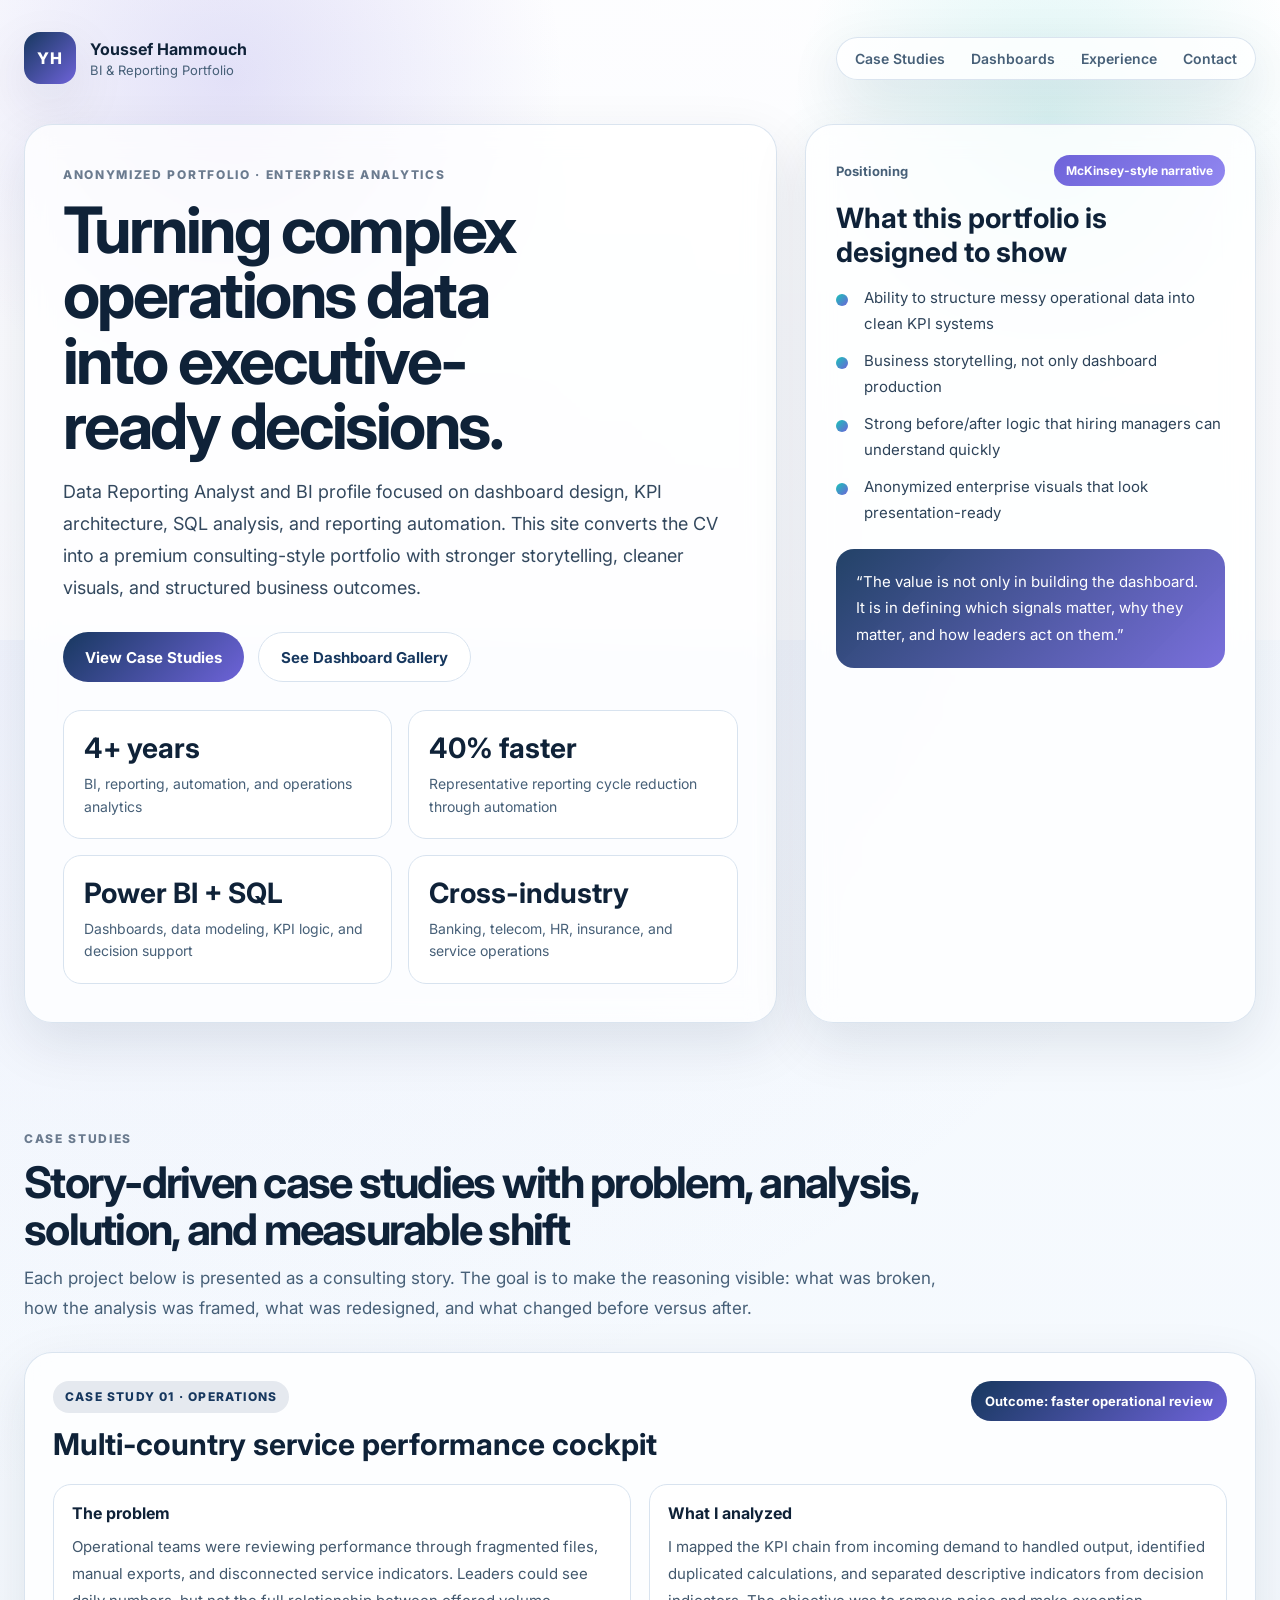
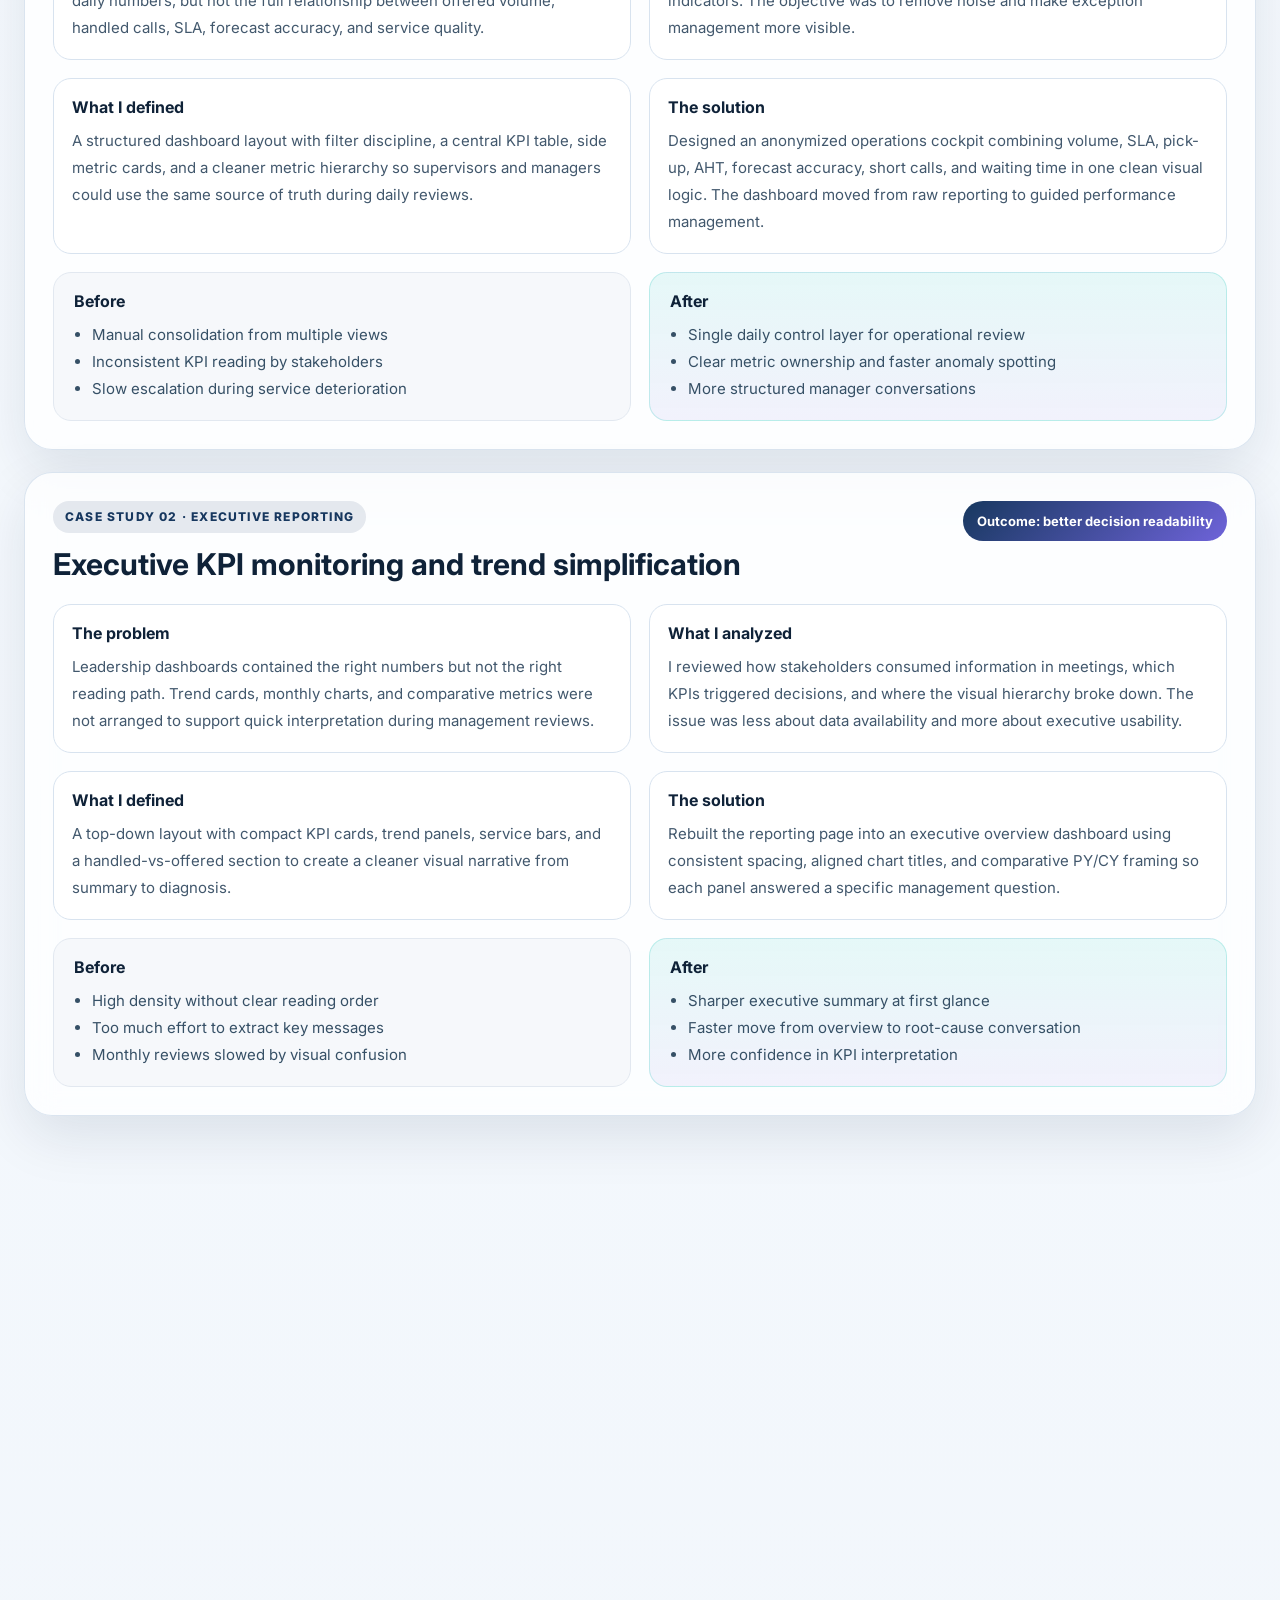
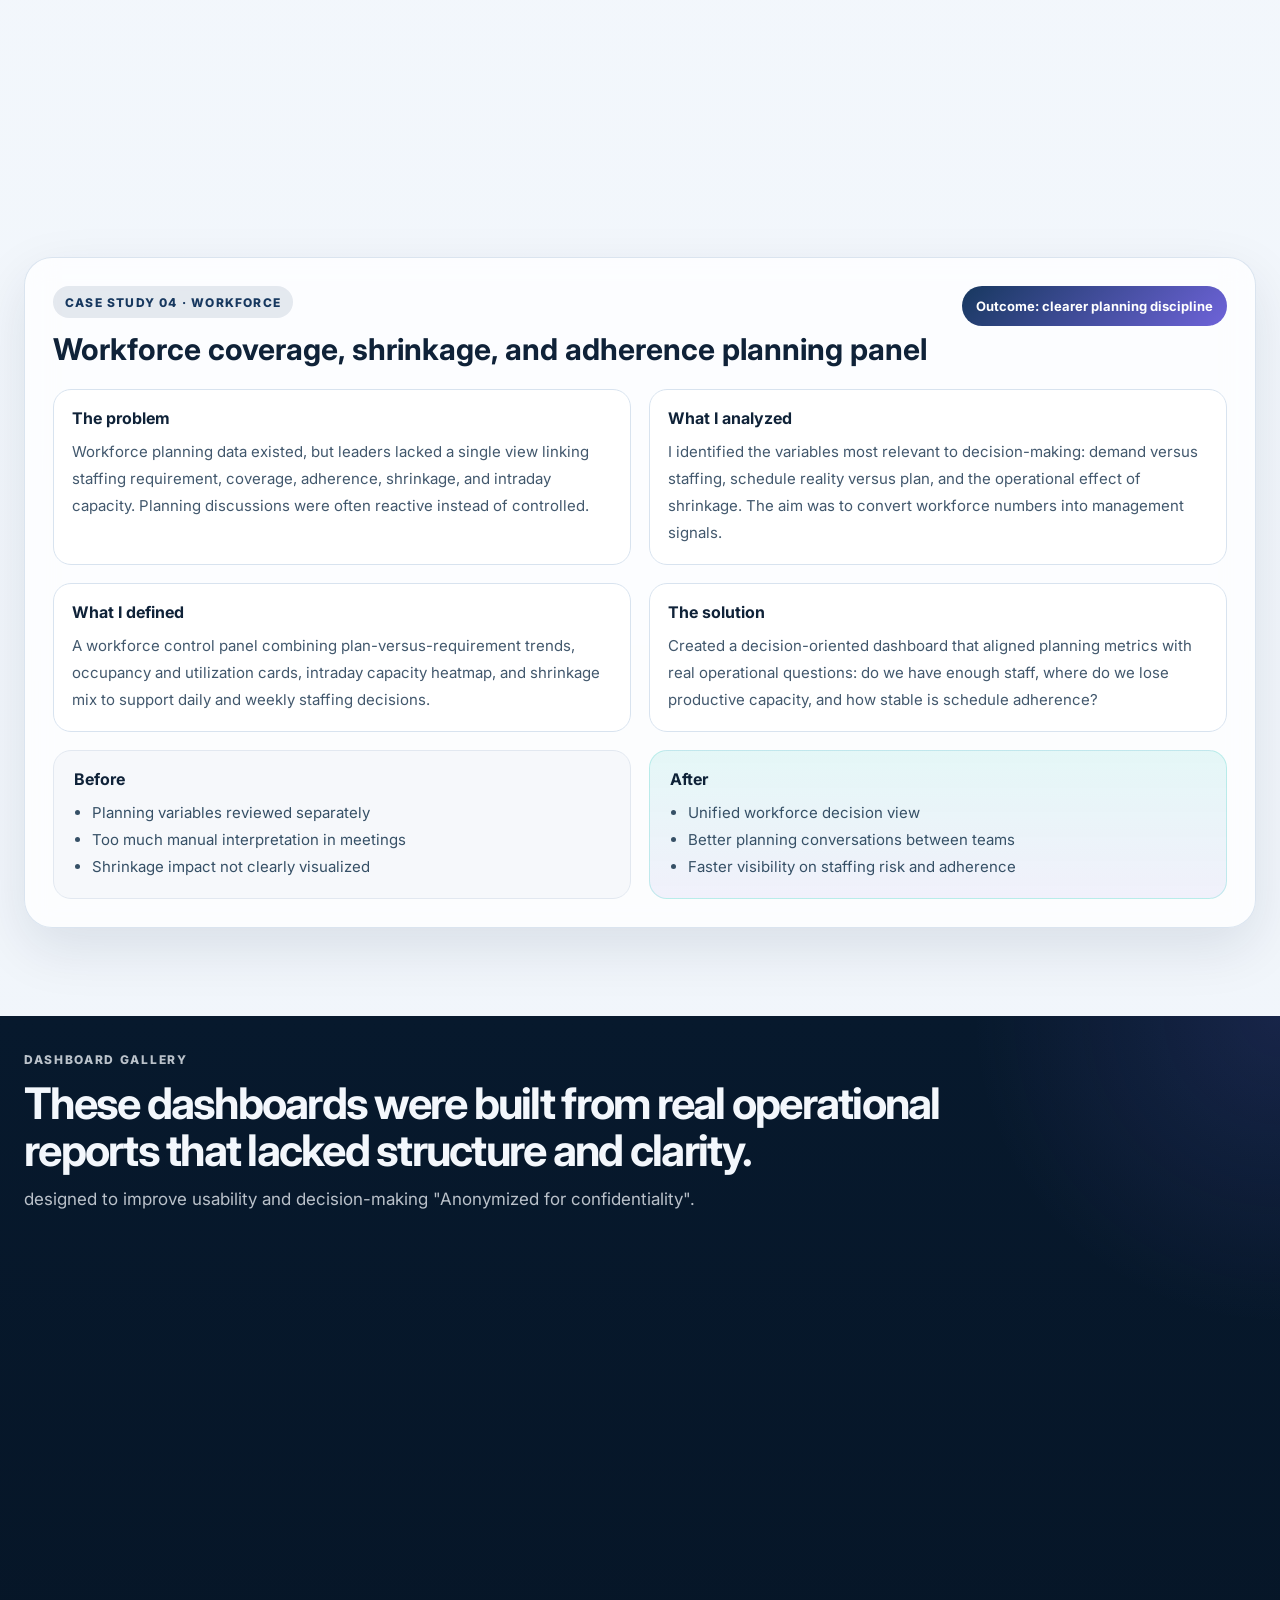
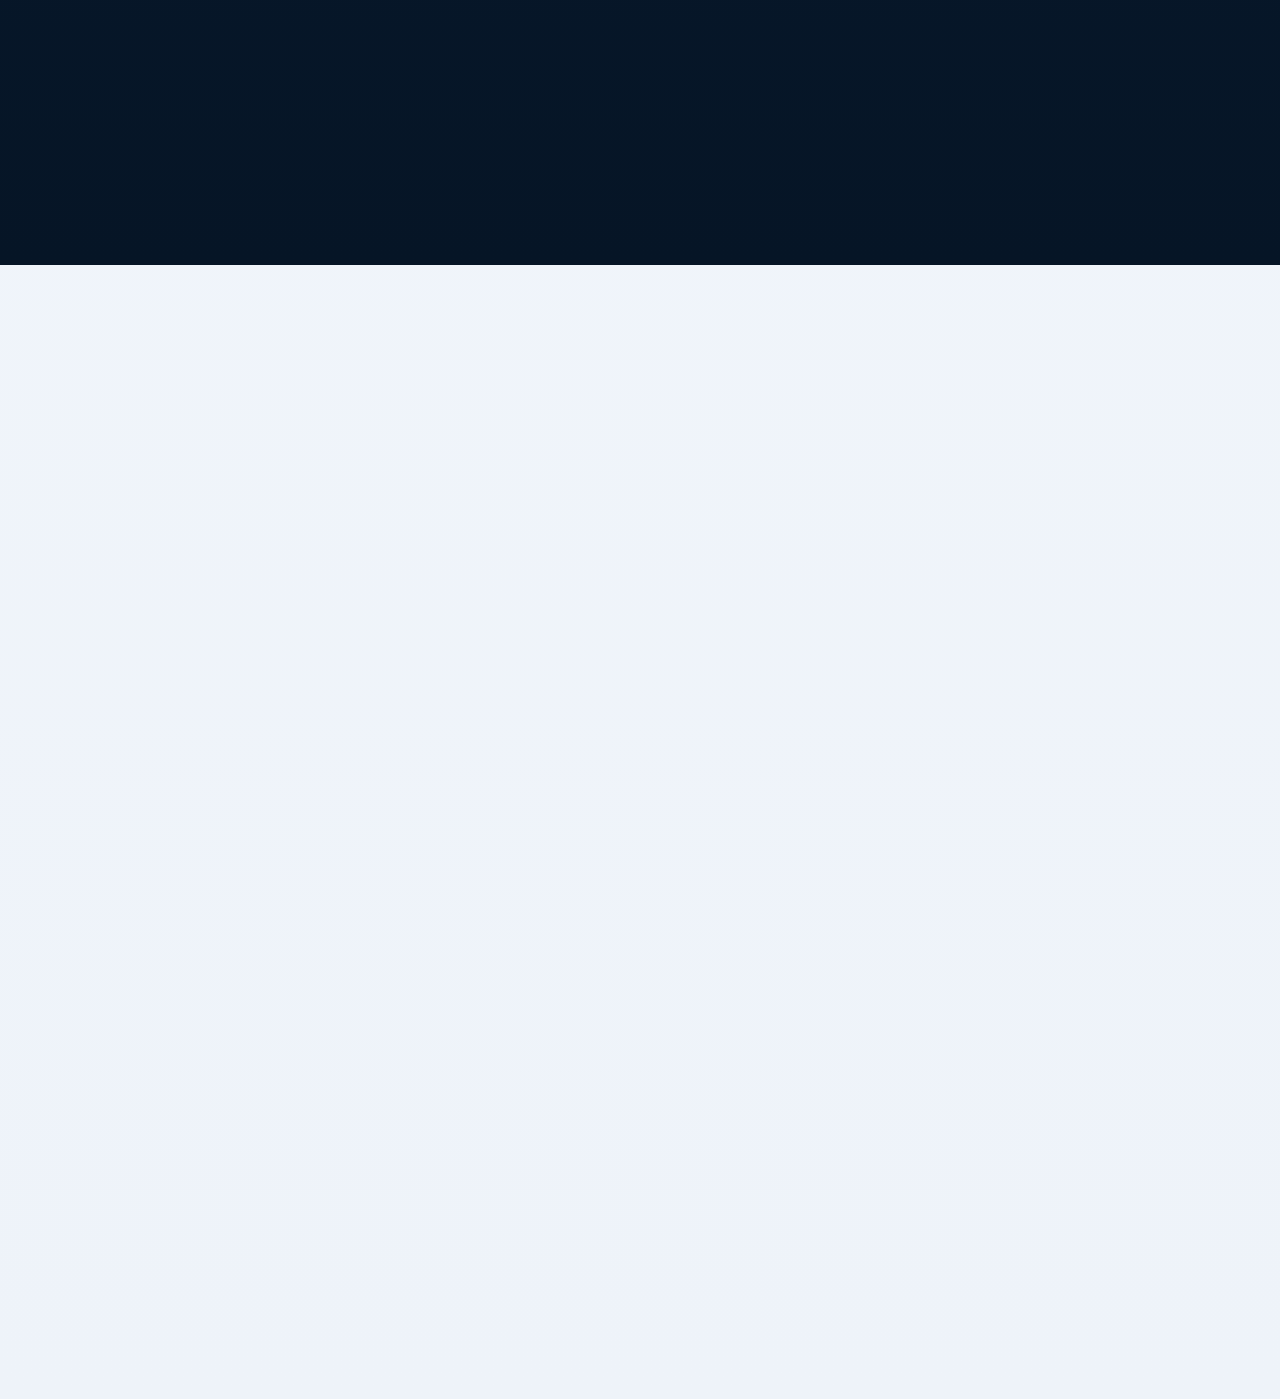
==== index.html @ 735648c9 "Add files via upload" ====
<!DOCTYPE html>
<html lang="en">
<head>
  <meta charset="UTF-8" />
  <meta name="viewport" content="width=device-width, initial-scale=1.0" />
  <title>Youssef Hammouch | BI & Reporting Portfolio</title>
  <meta name="description" content="Premium BI and reporting portfolio with anonymized enterprise dashboards, consulting-style case studies, and storytelling project pages." />
  <link rel="preconnect" href="https://fonts.googleapis.com">
  <link rel="preconnect" href="https://fonts.gstatic.com" crossorigin>
  <link href="https://fonts.googleapis.com/css2?family=Inter:wght@400;500;600;700;800&display=swap" rel="stylesheet">
  <link rel="stylesheet" href="styles.css" />
</head>
<body>
  <div class="page-shell">
    <header class="hero" id="top">
      <nav class="nav container">
        <a class="brand" href="#top">
          <span class="brand-mark">YH</span>
          <span class="brand-copy">
            <strong>Youssef Hammouch</strong>
            <small>BI & Reporting Portfolio</small>
          </span>
        </a>

        <button class="nav-toggle" aria-label="Open menu">☰</button>

        <div class="nav-links">
          <a href="#case-studies">Case Studies</a>
          <a href="#gallery">Dashboards</a>
          <a href="#experience">Experience</a>
          <a href="#contact">Contact</a>
        </div>
      </nav>

      <div class="container hero-grid">
        <div class="hero-copy reveal">
          <div class="eyebrow">ANONYMIZED PORTFOLIO · ENTERPRISE ANALYTICS</div>
          <h1>Turning complex operations data into executive-ready decisions.</h1>
          <p class="lead">
            Data Reporting Analyst and BI profile focused on dashboard design, KPI architecture, SQL analysis,
            and reporting automation. This site converts the CV into a premium consulting-style portfolio with
            stronger storytelling, cleaner visuals, and structured business outcomes.
          </p>

          <div class="hero-cta">
            <a class="btn btn-primary" href="#case-studies">View Case Studies</a>
            <a class="btn btn-secondary" href="#gallery">See Dashboard Gallery</a>
          </div>

          <div class="hero-stats">
            <article class="stat-card">
              <strong>4+ years</strong>
              <span>BI, reporting, automation, and operations analytics</span>
            </article>
            <article class="stat-card">
              <strong>40% faster</strong>
              <span>Representative reporting cycle reduction through automation</span>
            </article>
            <article class="stat-card">
              <strong>Power BI + SQL</strong>
              <span>Dashboards, data modeling, KPI logic, and decision support</span>
            </article>
            <article class="stat-card">
              <strong>Cross-industry</strong>
              <span>Banking, telecom, HR, insurance, and service operations</span>
            </article>
          </div>
        </div>

        <aside class="hero-panel reveal delay-1">
          <div class="panel-top">
            <span class="mini-label">Positioning</span>
            <span class="mini-badge">McKinsey-style narrative</span>
          </div>
          <h2>What this portfolio is designed to show</h2>
          <ul class="check-list">
            <li>Ability to structure messy operational data into clean KPI systems</li>
            <li>Business storytelling, not only dashboard production</li>
            <li>Strong before/after logic that hiring managers can understand quickly</li>
            <li>Anonymized enterprise visuals that look presentation-ready</li>
          </ul>
          <div class="quote-card">
            <p>“The value is not only in building the dashboard. It is in defining which signals matter, why they matter, and how leaders act on them.”</p>
          </div>
        </aside>
      </div>
    </header>

    <main>
      <section class="section container" id="case-studies">
        <div class="section-heading reveal">
          <span class="eyebrow">CASE STUDIES</span>
          <h2>Story-driven case studies with problem, analysis, solution, and measurable shift</h2>
          <p>
            Each project below is presented as a consulting story. The goal is to make the reasoning visible:
            what was broken, how the analysis was framed, what was redesigned, and what changed before versus after.
          </p>
        </div>

        <div class="story-stack">
          <article class="story-card reveal">
            <div class="story-head">
              <div>
                <span class="story-tag">Case Study 01 · Operations</span>
                <h3>Multi-country service performance cockpit</h3>
              </div>
              <div class="impact-pill">Outcome: faster operational review</div>
            </div>

            <div class="story-grid">
              <div class="story-column">
                <h4>The problem</h4>
                <p>Operational teams were reviewing performance through fragmented files, manual exports, and disconnected service indicators. Leaders could see daily numbers, but not the full relationship between offered volume, handled calls, SLA, forecast accuracy, and service quality.</p>
              </div>
              <div class="story-column">
                <h4>What I analyzed</h4>
                <p>I mapped the KPI chain from incoming demand to handled output, identified duplicated calculations, and separated descriptive indicators from decision indicators. The objective was to remove noise and make exception management more visible.</p>
              </div>
              <div class="story-column">
                <h4>What I defined</h4>
                <p>A structured dashboard layout with filter discipline, a central KPI table, side metric cards, and a cleaner metric hierarchy so supervisors and managers could use the same source of truth during daily reviews.</p>
              </div>
              <div class="story-column">
                <h4>The solution</h4>
                <p>Designed an anonymized operations cockpit combining volume, SLA, pick-up, AHT, forecast accuracy, short calls, and waiting time in one clean visual logic. The dashboard moved from raw reporting to guided performance management.</p>
              </div>
            </div>

            <div class="comparison-grid">
              <div class="compare before">
                <h5>Before</h5>
                <ul>
                  <li>Manual consolidation from multiple views</li>
                  <li>Inconsistent KPI reading by stakeholders</li>
                  <li>Slow escalation during service deterioration</li>
                </ul>
              </div>
              <div class="compare after">
                <h5>After</h5>
                <ul>
                  <li>Single daily control layer for operational review</li>
                  <li>Clear metric ownership and faster anomaly spotting</li>
                  <li>More structured manager conversations</li>
                </ul>
              </div>
            </div>
          </article>

          <article class="story-card reveal delay-1">
            <div class="story-head">
              <div>
                <span class="story-tag">Case Study 02 · Executive reporting</span>
                <h3>Executive KPI monitoring and trend simplification</h3>
              </div>
              <div class="impact-pill">Outcome: better decision readability</div>
            </div>

            <div class="story-grid">
              <div class="story-column">
                <h4>The problem</h4>
                <p>Leadership dashboards contained the right numbers but not the right reading path. Trend cards, monthly charts, and comparative metrics were not arranged to support quick interpretation during management reviews.</p>
              </div>
              <div class="story-column">
                <h4>What I analyzed</h4>
                <p>I reviewed how stakeholders consumed information in meetings, which KPIs triggered decisions, and where the visual hierarchy broke down. The issue was less about data availability and more about executive usability.</p>
              </div>
              <div class="story-column">
                <h4>What I defined</h4>
                <p>A top-down layout with compact KPI cards, trend panels, service bars, and a handled-vs-offered section to create a cleaner visual narrative from summary to diagnosis.</p>
              </div>
              <div class="story-column">
                <h4>The solution</h4>
                <p>Rebuilt the reporting page into an executive overview dashboard using consistent spacing, aligned chart titles, and comparative PY/CY framing so each panel answered a specific management question.</p>
              </div>
            </div>

            <div class="comparison-grid">
              <div class="compare before">
                <h5>Before</h5>
                <ul>
                  <li>High density without clear reading order</li>
                  <li>Too much effort to extract key messages</li>
                  <li>Monthly reviews slowed by visual confusion</li>
                </ul>
              </div>
              <div class="compare after">
                <h5>After</h5>
                <ul>
                  <li>Sharper executive summary at first glance</li>
                  <li>Faster move from overview to root-cause conversation</li>
                  <li>More confidence in KPI interpretation</li>
                </ul>
              </div>
            </div>
          </article>

          <article class="story-card reveal delay-2">
            <div class="story-head">
              <div>
                <span class="story-tag">Case Study 03 · Banking</span>
                <h3>Retail banking service operations control tower</h3>
              </div>
              <div class="impact-pill">Outcome: backlog and response control</div>
            </div>

            <div class="story-grid">
              <div class="story-column">
                <h4>The problem</h4>
                <p>A banking support environment was managing queues with limited visibility across backlog, response time, aging buckets, and automation contribution. Service managers could react to volume spikes, but not easily prioritize what required action first.</p>
              </div>
              <div class="story-column">
                <h4>What I analyzed</h4>
                <p>I broke the workflow into ticket intake, aging progression, throughput, and SLA risk. The analysis focused on where customer experience deteriorated: old queues, slow response time, and workload imbalance between manual and automated streams.</p>
              </div>
              <div class="story-column">
                <h4>What I defined</h4>
                <p>A control-tower dashboard with productivity, backlog, response-time KPIs, a queue aging distribution, automation rate, and breach-driver analysis. The structure was designed to support operations managers, not only reporting teams.</p>
              </div>
              <div class="story-column">
                <h4>The solution</h4>
                <p>Delivered a banking operations panel that translated queue data into a prioritization story: where work was accumulating, how quickly teams were responding, and how automation could relieve manual pressure.</p>
              </div>
            </div>

            <div class="comparison-grid">
              <div class="compare before">
                <h5>Before</h5>
                <ul>
                  <li>Backlog viewed as one total, not a risk profile</li>
                  <li>Response-time trends hard to connect to queue aging</li>
                  <li>Automation contribution not visible enough</li>
                </ul>
              </div>
              <div class="compare after">
                <h5>After</h5>
                <ul>
                  <li>Backlog segmented by urgency and aging logic</li>
                  <li>Managers can identify where delays start building</li>
                  <li>Automation is positioned as an operational lever</li>
                </ul>
              </div>
            </div>
          </article>

          <article class="story-card reveal">
            <div class="story-head">
              <div>
                <span class="story-tag">Case Study 04 · Workforce</span>
                <h3>Workforce coverage, shrinkage, and adherence planning panel</h3>
              </div>
              <div class="impact-pill">Outcome: clearer planning discipline</div>
            </div>

            <div class="story-grid">
              <div class="story-column">
                <h4>The problem</h4>
                <p>Workforce planning data existed, but leaders lacked a single view linking staffing requirement, coverage, adherence, shrinkage, and intraday capacity. Planning discussions were often reactive instead of controlled.</p>
              </div>
              <div class="story-column">
                <h4>What I analyzed</h4>
                <p>I identified the variables most relevant to decision-making: demand versus staffing, schedule reality versus plan, and the operational effect of shrinkage. The aim was to convert workforce numbers into management signals.</p>
              </div>
              <div class="story-column">
                <h4>What I defined</h4>
                <p>A workforce control panel combining plan-versus-requirement trends, occupancy and utilization cards, intraday capacity heatmap, and shrinkage mix to support daily and weekly staffing decisions.</p>
              </div>
              <div class="story-column">
                <h4>The solution</h4>
                <p>Created a decision-oriented dashboard that aligned planning metrics with real operational questions: do we have enough staff, where do we lose productive capacity, and how stable is schedule adherence?</p>
              </div>
            </div>

            <div class="comparison-grid">
              <div class="compare before">
                <h5>Before</h5>
                <ul>
                  <li>Planning variables reviewed separately</li>
                  <li>Too much manual interpretation in meetings</li>
                  <li>Shrinkage impact not clearly visualized</li>
                </ul>
              </div>
              <div class="compare after">
                <h5>After</h5>
                <ul>
                  <li>Unified workforce decision view</li>
                  <li>Better planning conversations between teams</li>
                  <li>Faster visibility on staffing risk and adherence</li>
                </ul>
              </div>
            </div>
          </article>
        </div>
      </section>

      <section class="section section-dark" id="gallery">
        <div class="container">
          <div class="section-heading reveal light-heading">
            <span class="eyebrow">DASHBOARD GALLERY</span>
            <h2>These dashboards were built from real operational reports 
that lacked structure and clarity.</h2>
            <p>
              designed  to improve usability and decision-making "Anonymized for confidentiality".
            </p>
          </div>

          <div class="dashboard-showcase">
            <figure class="dashboard-tile reveal">
              <div class="tile-copy">
                <span class="tile-tag">Operations Table View</span>
                <h3>Daily KPI table with side metrics</h3>
                <p>Best for managers who need a detailed operational control page with filters, daily rows, totals, and side KPI emphasis.</p>
              </div>
              <img src="assets/dashboard_operations_table.png" alt="Anonymized operations dashboard table" />
            </figure>

            <figure class="dashboard-tile reveal delay-1">
              <div class="tile-copy">
                <span class="tile-tag">Executive Overview</span>
                <h3>Leadership dashboard with trend cards and comparisons</h3>
                <p>Built to support faster monthly reviews through compact top cards and better summary-to-detail navigation.</p>
              </div>
              <img src="assets/dashboard_executive_overview.png" alt="Anonymized executive dashboard overview" />
            </figure>

            <figure class="dashboard-tile reveal delay-2">
              <div class="tile-copy">
                <span class="tile-tag">Banking Control Tower</span>
                <h3>Backlog, queue aging, productivity, and automation</h3>
                <p>Designed around service operations in a banking support context where response speed and backlog age directly affect customer experience.</p>
              </div>
              <img src="assets/dashboard_productivity_queue.png" alt="Anonymized banking service dashboard" />
            </figure>

            <figure class="dashboard-tile reveal">
              <div class="tile-copy">
                <span class="tile-tag">Workforce Management</span>
                <h3>Coverage, adherence, capacity, and shrinkage</h3>
                <p>Focused on staffing control and planning quality, with metrics framed for workforce leaders and operations stakeholders.</p>
              </div>
              <img src="assets/dashboard_workforce_control.png" alt="Anonymized workforce dashboard" />
            </figure>
          </div>
        </div>
      </section>

      <section class="section container" id="experience">
        <div class="section-heading reveal">
          <span class="eyebrow">EXPERIENCE SUMMARY</span>
          <h2>Career path aligned to BI, operations analytics, and reporting transformation</h2>
        </div>

        <div class="experience-grid">
          <article class="exp-card reveal">
            <span class="exp-period">2022 — Present</span>
            <h3>Data Reporting Analyst</h3>
            <p>Dashboard development, KPI standardization, SQL analysis, reporting automation, and decision support in an enterprise service environment.</p>
          </article>
          <article class="exp-card reveal delay-1">
            <span class="exp-period">2020 — 2022</span>
            <h3>Real-Time Workforce Analyst</h3>
            <p>Operational monitoring, intraday analysis, staffing visibility, and fast escalation support in performance-driven service teams.</p>
          </article>
          <article class="exp-card reveal delay-2">
            <span class="exp-period">2017 — 2020</span>
            <h3>IT Analyst</h3>
            <p>Worked across process performance, reporting support, technical operations, and data-facing activities in enterprise contexts.</p>
          </article>
          <article class="exp-card reveal">
            <span class="exp-period">2015 — 2016</span>
            <h3>IT Technical Support Specialist</h3>
            <p>Technical support for systems, hardware, software, and enterprise users, building the operational rigor later applied in BI roles.</p>
          </article>
        </div>
      </section>

      <section class="section container" id="contact">
        <div class="contact-panel reveal">
          <div class="contact-copy">
            <span class="eyebrow">CONTACT</span>
            <h2>Available for BI, data reporting, and dashboard-focused roles</h2>
            <p>This portfolio is intentionally anonymized for presentation and hiring use. Company references have been hidden while keeping the work credible and business-oriented.</p>
          </div>
          <div class="contact-cards">
            <article class="mini-contact">
              <span>Email</span>
              <strong>yusf.hammouch@gmail.com</strong>
            </article>
            <article class="mini-contact">
              <span>Phone</span>
              <strong>+212 632 910 265</strong>
            </article>
            <article class="mini-contact">
              <span>Location</span>
              <strong>Rabat, Morocco</strong>
            </article>
          </div>
        </div>
      </section>
    </main>
  </div>

  <script src="script.js"></script>
</body>
</html>
---- styles.css ----
:root {
  --bg: #eef3f9;
  --bg-deep: #071a2e;
  --surface: rgba(255, 255, 255, 0.9);
  --surface-solid: #ffffff;
  --surface-dark: #0a2340;
  --surface-dark-2: #0f2f56;
  --ink: #0f2238;
  --ink-soft: #476078;
  --ink-inverse: #f3f7fc;
  --line: #d8e3ef;
  --line-soft: rgba(255, 255, 255, 0.08);
  --accent: #6e63d9;
  --accent-2: #17385f;
  --accent-3: #18c4b8;
  --shadow: 0 20px 55px rgba(14, 32, 55, 0.10);
  --shadow-dark: 0 22px 60px rgba(2, 8, 16, 0.35);
  --radius-xl: 28px;
  --radius-lg: 22px;
  --radius-md: 18px;
  --radius-sm: 14px;
  --container: 1240px;
}

* { box-sizing: border-box; }
html { scroll-behavior: smooth; }
body {
  margin: 0;
  font-family: Inter, Arial, sans-serif;
  color: var(--ink);
  background:
    radial-gradient(circle at top left, rgba(110, 99, 217, 0.08), transparent 24%),
    linear-gradient(180deg, #f7fbff 0%, var(--bg) 100%);
}
img { max-width: 100%; display: block; }
a { color: inherit; text-decoration: none; }
button { font: inherit; }

.container {
  width: min(var(--container), calc(100% - 48px));
  margin: 0 auto;
}

.page-shell { overflow: clip; }

.hero {
  position: relative;
  padding: 22px 0 72px;
}

.hero::before {
  content: "";
  position: absolute;
  inset: 0 0 auto 0;
  height: 640px;
  background:
    radial-gradient(circle at 18% 12%, rgba(110, 99, 217, 0.18), transparent 28%),
    radial-gradient(circle at 82% 18%, rgba(24, 196, 184, 0.14), transparent 22%),
    linear-gradient(180deg, rgba(255,255,255,0.86) 0%, rgba(255,255,255,0.56) 100%);
  z-index: -1;
}

.nav {
  display: flex;
  align-items: center;
  justify-content: space-between;
  gap: 20px;
  padding: 10px 0 28px;
}

.brand {
  display: inline-flex;
  align-items: center;
  gap: 14px;
}

.brand-mark {
  width: 52px;
  height: 52px;
  display: grid;
  place-items: center;
  border-radius: 16px;
  color: white;
  font-weight: 800;
  letter-spacing: 0.08em;
  background: linear-gradient(135deg, var(--accent-2), var(--accent));
  box-shadow: var(--shadow);
}

.brand-copy {
  display: flex;
  flex-direction: column;
  gap: 3px;
}

.brand-copy strong { font-size: 16px; }
.brand-copy small { color: var(--ink-soft); font-size: 13px; }

.nav-links {
  display: flex;
  align-items: center;
  gap: 26px;
  padding: 12px 18px;
  border-radius: 999px;
  background: rgba(255, 255, 255, 0.8);
  border: 1px solid rgba(216, 227, 239, 0.95);
  box-shadow: var(--shadow);
}

.nav-links a {
  color: var(--ink-soft);
  font-size: 14px;
  font-weight: 600;
}

.nav-links a:hover { color: var(--accent-2); }
.nav-toggle {
  display: none;
  border: 0;
  background: var(--surface-solid);
  border-radius: 14px;
  width: 44px;
  height: 44px;
  box-shadow: var(--shadow);
}

.hero-grid {
  display: grid;
  grid-template-columns: minmax(0, 1.5fr) minmax(360px, 0.9fr);
  gap: 28px;
  align-items: stretch;
  padding-top: 12px;
}

.hero-copy,
.hero-panel,
.story-card,
.exp-card,
.contact-panel,
.dashboard-tile {
  border: 1px solid rgba(216, 227, 239, 0.95);
  background: rgba(255, 255, 255, 0.76);
  backdrop-filter: blur(14px);
  box-shadow: var(--shadow);
}

.hero-copy {
  border-radius: var(--radius-xl);
  padding: 38px;
}

.eyebrow {
  display: inline-block;
  text-transform: uppercase;
  font-size: 12px;
  letter-spacing: 0.14em;
  color: #6b7b8f;
  font-weight: 800;
}

.hero-copy h1 {
  margin: 14px 0 18px;
  font-size: clamp(40px, 5vw, 68px);
  line-height: 1.02;
  letter-spacing: -0.04em;
  max-width: 12ch;
}

.lead {
  margin: 0;
  max-width: 60ch;
  font-size: 18px;
  line-height: 1.78;
  color: #33485e;
}

.hero-cta {
  display: flex;
  flex-wrap: wrap;
  gap: 14px;
  margin-top: 28px;
}

.btn {
  display: inline-flex;
  align-items: center;
  justify-content: center;
  min-height: 50px;
  padding: 0 22px;
  border-radius: 999px;
  font-size: 15px;
  font-weight: 700;
  transition: transform 0.2s ease, box-shadow 0.2s ease;
}

.btn:hover {
  transform: translateY(-1px);
  box-shadow: 0 14px 28px rgba(15, 34, 56, 0.12);
}

.btn-primary {
  background: linear-gradient(135deg, var(--accent-2), var(--accent));
  color: white;
}

.btn-secondary {
  background: rgba(255,255,255,0.88);
  color: var(--accent-2);
  border: 1px solid var(--line);
}

.hero-stats {
  margin-top: 28px;
  display: grid;
  grid-template-columns: repeat(2, minmax(0, 1fr));
  gap: 16px;
}

.stat-card {
  border-radius: var(--radius-md);
  background: var(--surface-solid);
  border: 1px solid var(--line);
  padding: 20px;
}

.stat-card strong {
  display: block;
  font-size: 28px;
  margin-bottom: 8px;
}

.stat-card span {
  color: var(--ink-soft);
  font-size: 14px;
  line-height: 1.6;
}

.hero-panel {
  border-radius: var(--radius-xl);
  padding: 30px;
}

.panel-top {
  display: flex;
  align-items: center;
  justify-content: space-between;
  gap: 12px;
}

.mini-label {
  font-size: 13px;
  font-weight: 700;
  color: var(--ink-soft);
}

.mini-badge {
  font-size: 12px;
  font-weight: 700;
  border-radius: 999px;
  padding: 8px 12px;
  color: white;
  background: linear-gradient(135deg, var(--accent), #9187f0);
}

.hero-panel h2 {
  margin: 16px 0 16px;
  font-size: 28px;
  line-height: 1.2;
}

.check-list {
  margin: 0;
  padding: 0;
  list-style: none;
  display: grid;
  gap: 12px;
}

.check-list li {
  position: relative;
  padding-left: 28px;
  color: #2d4359;
  font-size: 15px;
  line-height: 1.7;
}

.check-list li::before {
  content: "";
  position: absolute;
  left: 0;
  top: 9px;
  width: 12px;
  height: 12px;
  border-radius: 999px;
  background: linear-gradient(135deg, var(--accent-3), var(--accent));
}

.quote-card {
  margin-top: 24px;
  border-radius: var(--radius-md);
  padding: 20px;
  background: linear-gradient(135deg, rgba(23, 56, 95, 0.95), rgba(110, 99, 217, 0.92));
  color: white;
}

.quote-card p {
  margin: 0;
  line-height: 1.75;
  font-size: 15px;
}

.section {
  padding: 32px 0 88px;
}

.section-heading {
  max-width: 920px;
  margin-bottom: 28px;
}

.section-heading h2 {
  margin: 12px 0 10px;
  font-size: clamp(32px, 3.4vw, 52px);
  line-height: 1.08;
  letter-spacing: -0.04em;
}

.section-heading p {
  margin: 0;
  color: var(--ink-soft);
  font-size: 17px;
  line-height: 1.8;
}

.story-stack {
  display: grid;
  gap: 22px;
}

.story-card {
  border-radius: var(--radius-xl);
  padding: 28px;
}

.story-head {
  display: flex;
  align-items: flex-start;
  justify-content: space-between;
  gap: 18px;
  margin-bottom: 22px;
}

.story-tag {
  display: inline-flex;
  align-items: center;
  min-height: 32px;
  padding: 0 12px;
  border-radius: 999px;
  background: rgba(23, 56, 95, 0.1);
  color: var(--accent-2);
  font-size: 12px;
  font-weight: 800;
  letter-spacing: 0.1em;
  text-transform: uppercase;
}

.story-head h3 {
  margin: 14px 0 0;
  font-size: 30px;
  line-height: 1.16;
}

.impact-pill {
  flex-shrink: 0;
  min-height: 40px;
  display: inline-flex;
  align-items: center;
  padding: 0 14px;
  border-radius: 999px;
  color: white;
  font-size: 13px;
  font-weight: 700;
  background: linear-gradient(135deg, var(--accent-2), var(--accent));
}

.story-grid {
  display: grid;
  grid-template-columns: repeat(2, minmax(0, 1fr));
  gap: 18px;
}

.story-column {
  border-radius: var(--radius-md);
  background: var(--surface-solid);
  border: 1px solid var(--line);
  padding: 18px;
}

.story-column h4 {
  margin: 0 0 10px;
  font-size: 16px;
}

.story-column p {
  margin: 0;
  color: #42586d;
  line-height: 1.8;
  font-size: 15px;
}

.comparison-grid {
  display: grid;
  grid-template-columns: repeat(2, minmax(0, 1fr));
  gap: 18px;
  margin-top: 18px;
}

.compare {
  border-radius: var(--radius-md);
  padding: 18px 18px 18px 20px;
}

.compare h5 {
  margin: 0 0 10px;
  font-size: 16px;
}

.compare ul {
  margin: 0;
  padding-left: 18px;
  color: #365066;
  line-height: 1.8;
  font-size: 15px;
}

.compare.before {
  background: #f6f8fb;
  border: 1px solid #e2e8f0;
}

.compare.after {
  background: linear-gradient(180deg, rgba(24, 196, 184, 0.10), rgba(110, 99, 217, 0.08));
  border: 1px solid rgba(24, 196, 184, 0.22);
}

.section-dark {
  background:
    radial-gradient(circle at top right, rgba(110, 99, 217, 0.16), transparent 20%),
    linear-gradient(180deg, #07192d 0%, #061526 100%);
  color: var(--ink-inverse);
}

.light-heading .eyebrow,
.light-heading p {
  color: rgba(243, 247, 252, 0.76);
}

.dashboard-showcase {
  display: grid;
  grid-template-columns: repeat(2, minmax(0, 1fr));
  gap: 22px;
}

.dashboard-tile {
  border-radius: var(--radius-xl);
  overflow: hidden;
  background: rgba(10, 35, 64, 0.92);
  border: 1px solid var(--line-soft);
  box-shadow: var(--shadow-dark);
}

.tile-copy {
  padding: 22px 22px 16px;
}

.tile-tag {
  display: inline-block;
  font-size: 12px;
  font-weight: 800;
  letter-spacing: 0.12em;
  text-transform: uppercase;
  color: #89d7ff;
}

.tile-copy h3 {
  margin: 12px 0 10px;
  color: white;
  font-size: 24px;
  line-height: 1.2;
}

.tile-copy p {
  margin: 0;
  color: rgba(243, 247, 252, 0.78);
  line-height: 1.7;
  font-size: 15px;
}

.dashboard-tile img {
  width: 100%;
  height: auto;
  border-top: 1px solid rgba(255,255,255,0.06);
  background: #091a2e;
}

.experience-grid {
  display: grid;
  grid-template-columns: repeat(2, minmax(0, 1fr));
  gap: 20px;
}

.exp-card {
  border-radius: var(--radius-lg);
  padding: 24px;
}

.exp-period {
  display: inline-block;
  min-height: 30px;
  padding: 0 12px;
  line-height: 30px;
  border-radius: 999px;
  background: rgba(110, 99, 217, 0.12);
  color: var(--accent);
  font-size: 12px;
  font-weight: 800;
  letter-spacing: 0.1em;
  text-transform: uppercase;
}

.exp-card h3 {
  margin: 16px 0 10px;
  font-size: 24px;
}

.exp-card p {
  margin: 0;
  color: var(--ink-soft);
  line-height: 1.8;
  font-size: 15px;
}

.contact-panel {
  border-radius: var(--radius-xl);
  padding: 30px;
  display: grid;
  grid-template-columns: minmax(0, 1.2fr) minmax(320px, 0.9fr);
  gap: 22px;
}

.contact-copy h2 {
  margin: 12px 0 12px;
  font-size: clamp(28px, 3vw, 42px);
  line-height: 1.12;
}

.contact-copy p {
  margin: 0;
  color: var(--ink-soft);
  line-height: 1.8;
  font-size: 16px;
  max-width: 60ch;
}

.contact-cards {
  display: grid;
  gap: 14px;
}

.mini-contact {
  border-radius: var(--radius-md);
  background: var(--surface-solid);
  border: 1px solid var(--line);
  padding: 18px;
}

.mini-contact span {
  display: block;
  color: var(--ink-soft);
  margin-bottom: 8px;
  font-size: 14px;
}

.mini-contact strong {
  font-size: 18px;
  word-break: break-word;
}

.reveal {
  opacity: 0;
  transform: translateY(24px);
  transition: opacity 0.7s ease, transform 0.7s ease;
}

.reveal.visible {
  opacity: 1;
  transform: translateY(0);
}

.delay-1 { transition-delay: 0.08s; }
.delay-2 { transition-delay: 0.16s; }

@media (max-width: 1180px) {
  .hero-grid,
  .contact-panel {
    grid-template-columns: 1fr;
  }

  .dashboard-showcase,
  .experience-grid,
  .story-grid,
  .comparison-grid {
    grid-template-columns: 1fr;
  }
}

@media (max-width: 860px) {
  .container {
    width: min(var(--container), calc(100% - 32px));
  }

  .nav {
    position: relative;
  }

  .nav-toggle {
    display: inline-grid;
    place-items: center;
  }

  .nav-links {
    position: absolute;
    top: 72px;
    right: 0;
    left: 0;
    display: none;
    flex-direction: column;
    align-items: flex-start;
    gap: 14px;
    border-radius: 20px;
    padding: 18px;
  }

  .nav-links.open {
    display: flex;
  }

  .hero-copy,
  .hero-panel,
  .story-card,
  .contact-panel,
  .exp-card {
    padding: 22px;
  }

  .hero-stats {
    grid-template-columns: 1fr;
  }

  .story-head {
    flex-direction: column;
    align-items: flex-start;
  }
}

@media (max-width: 560px) {
  .hero {
    padding-bottom: 52px;
  }

  .section {
    padding-bottom: 64px;
  }

  .hero-copy h1 {
    max-width: 100%;
  }

  .tile-copy h3,
  .story-head h3,
  .exp-card h3 {
    font-size: 22px;
  }

  .section-heading h2 {
    font-size: 32px;
  }
}
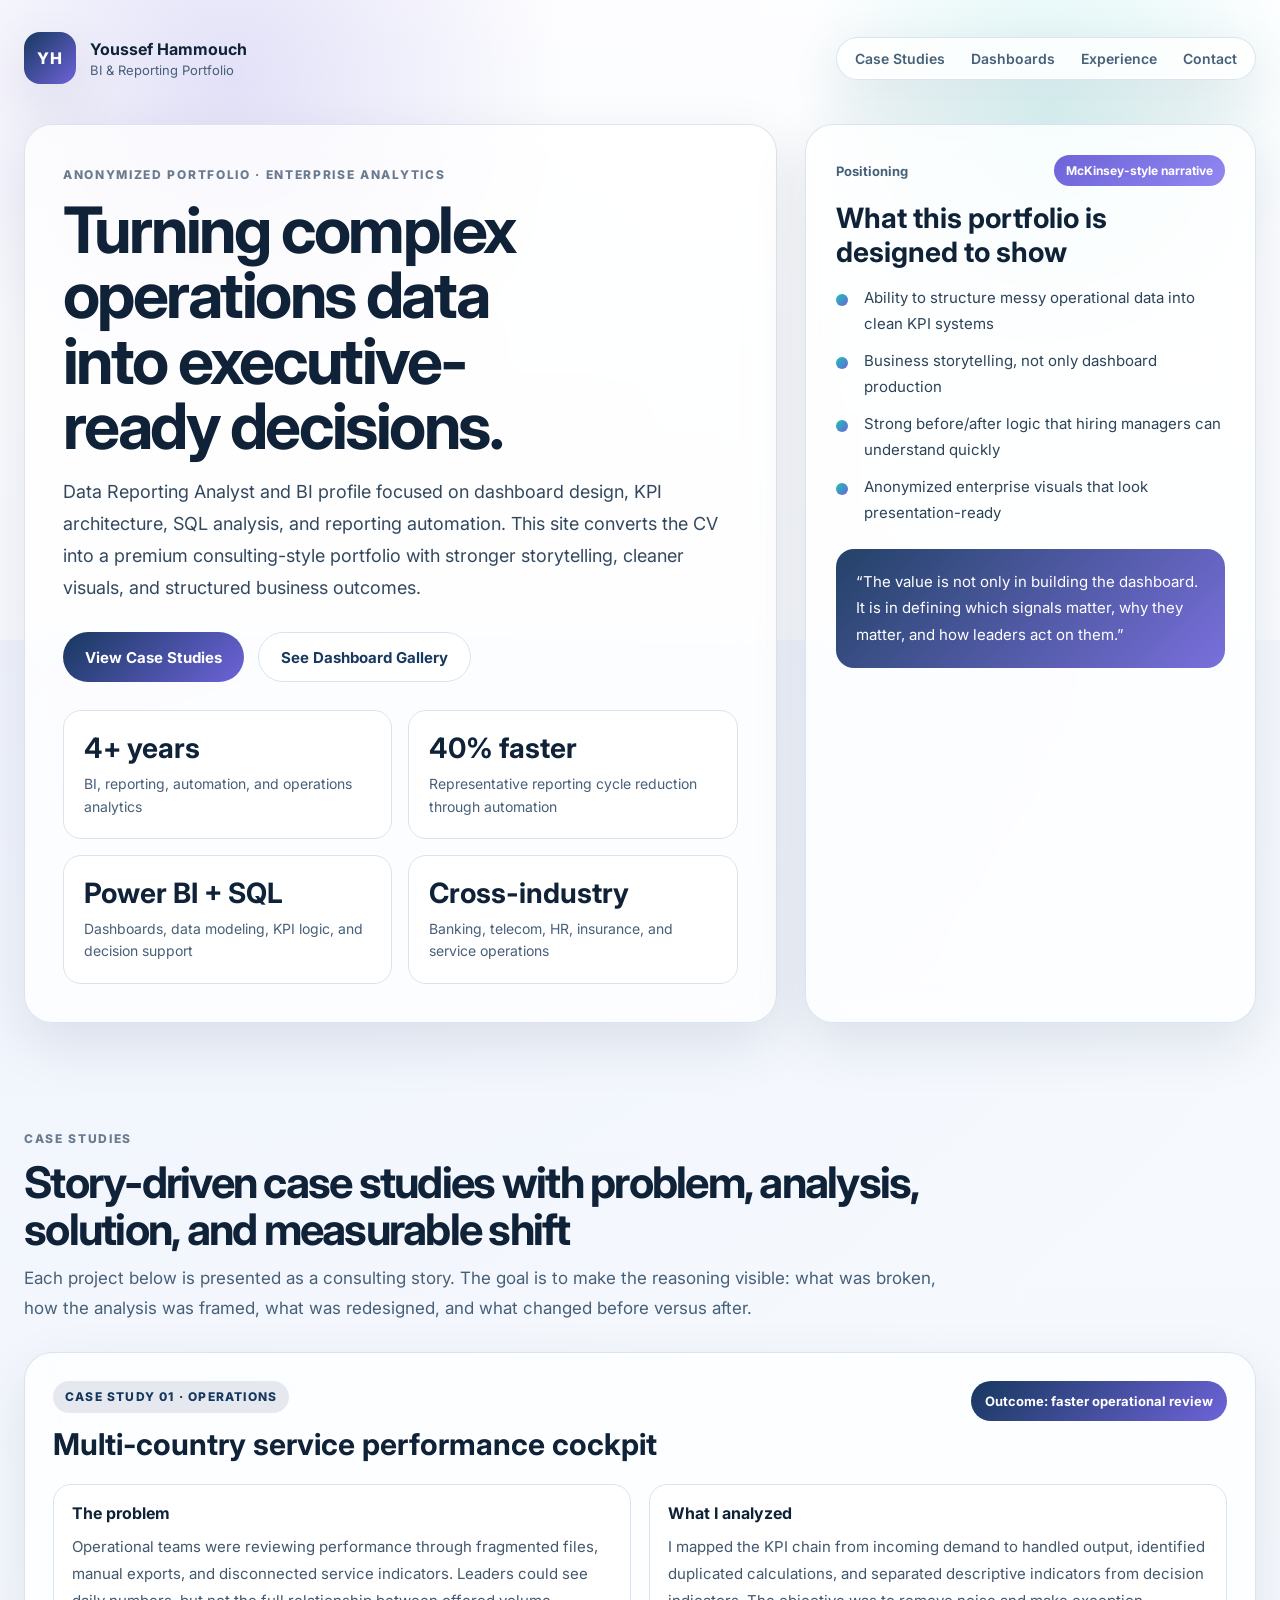
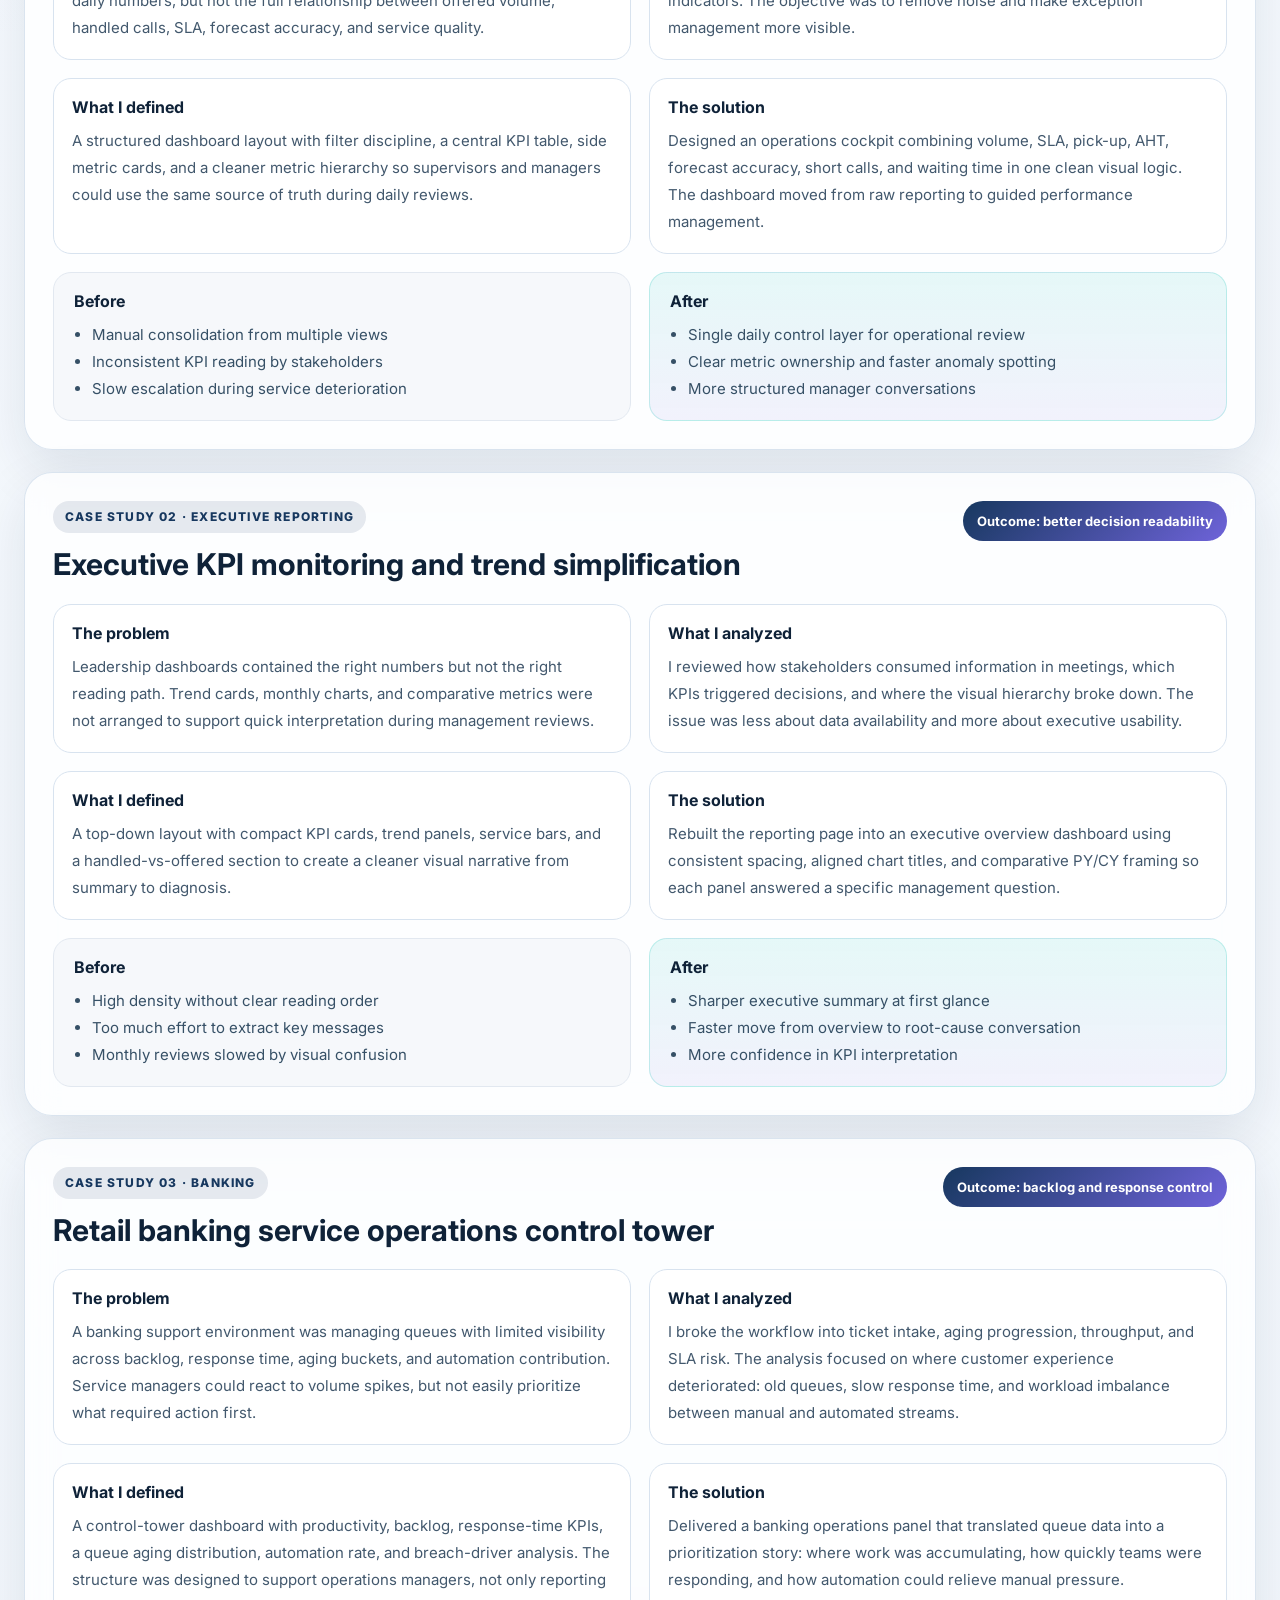
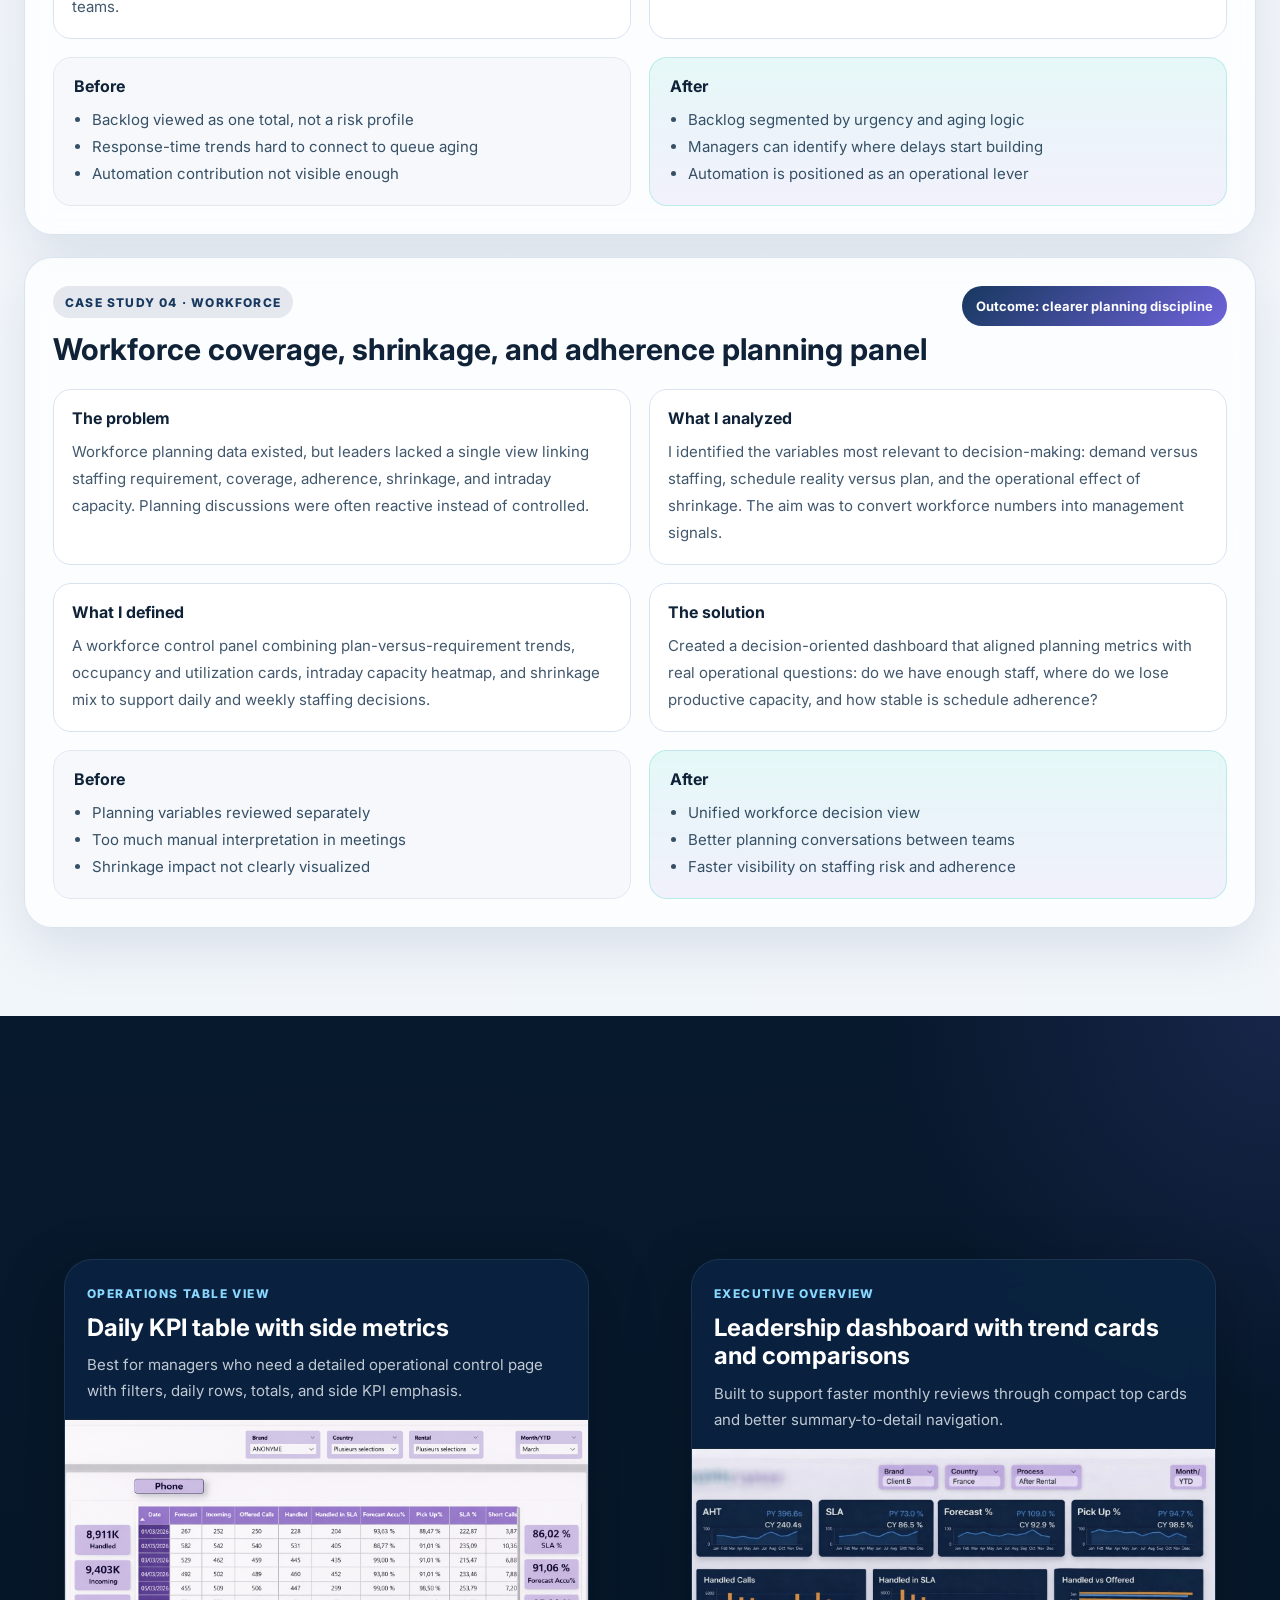
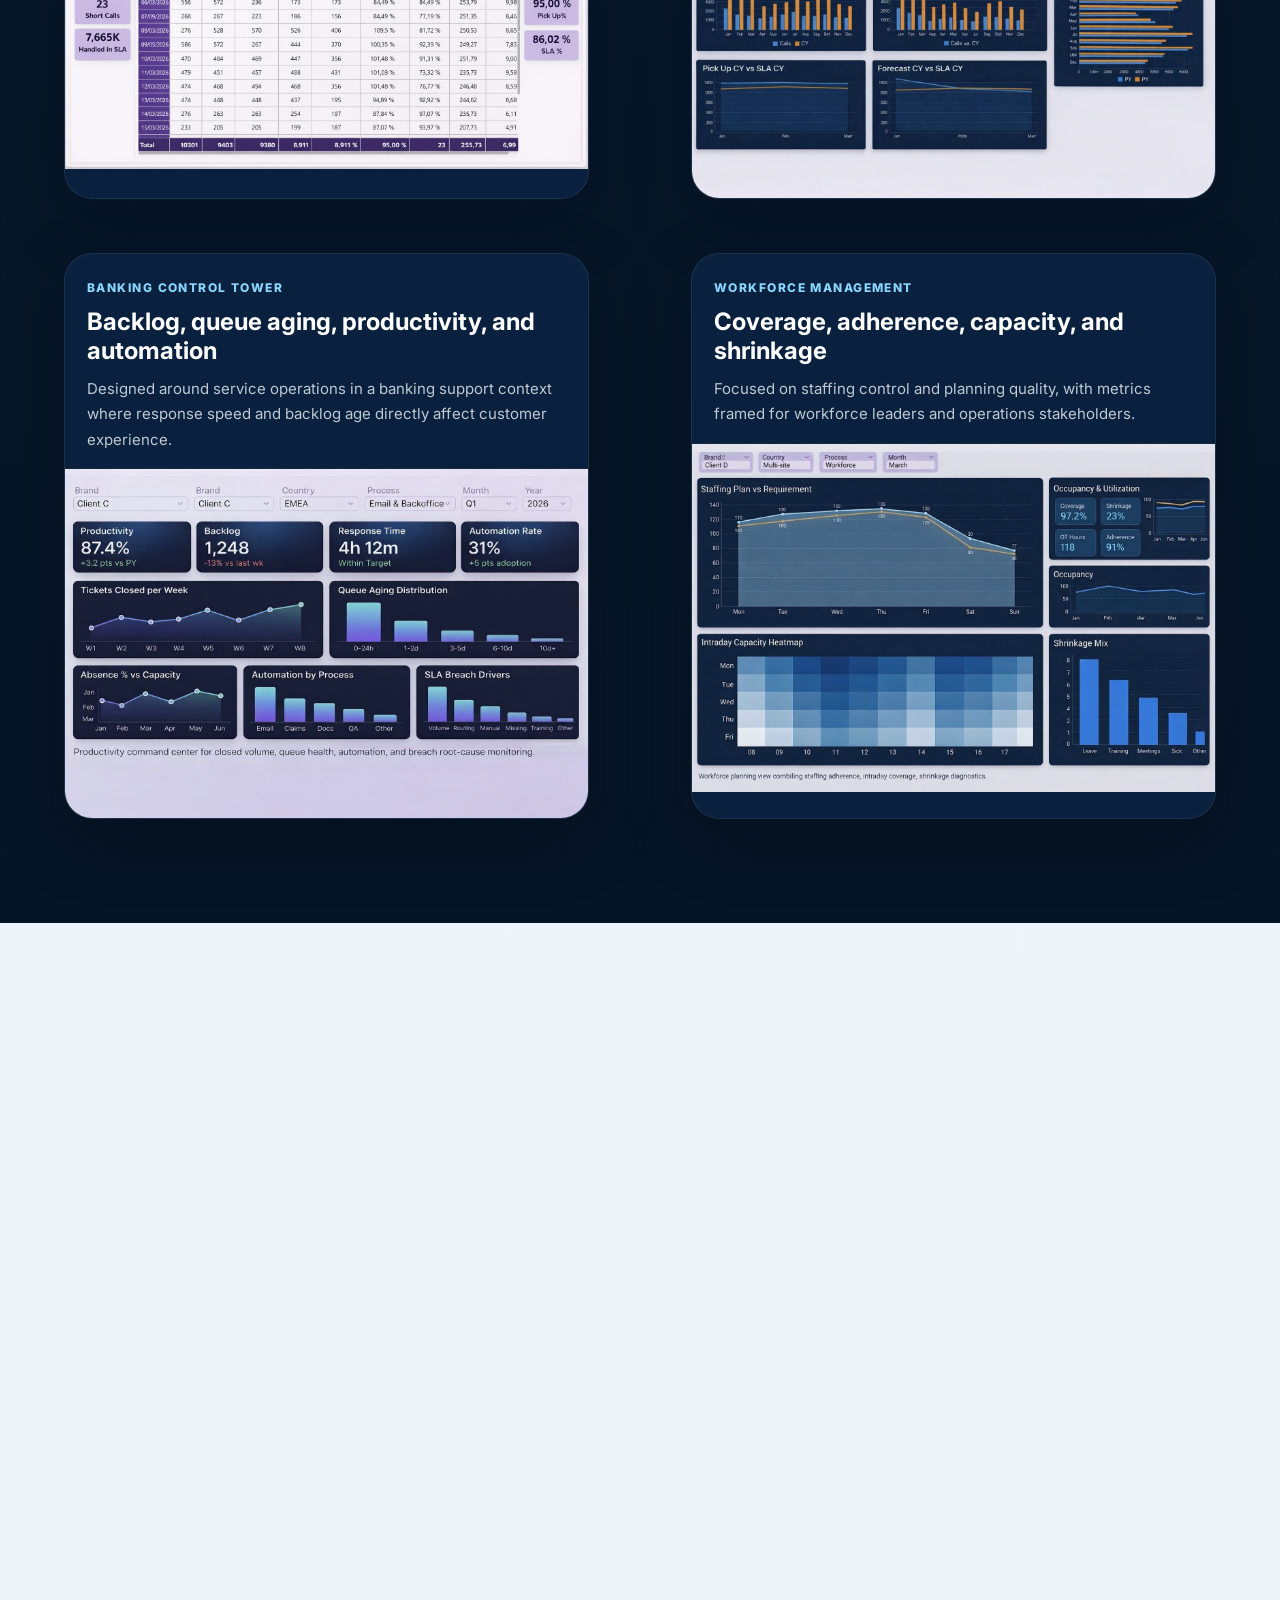
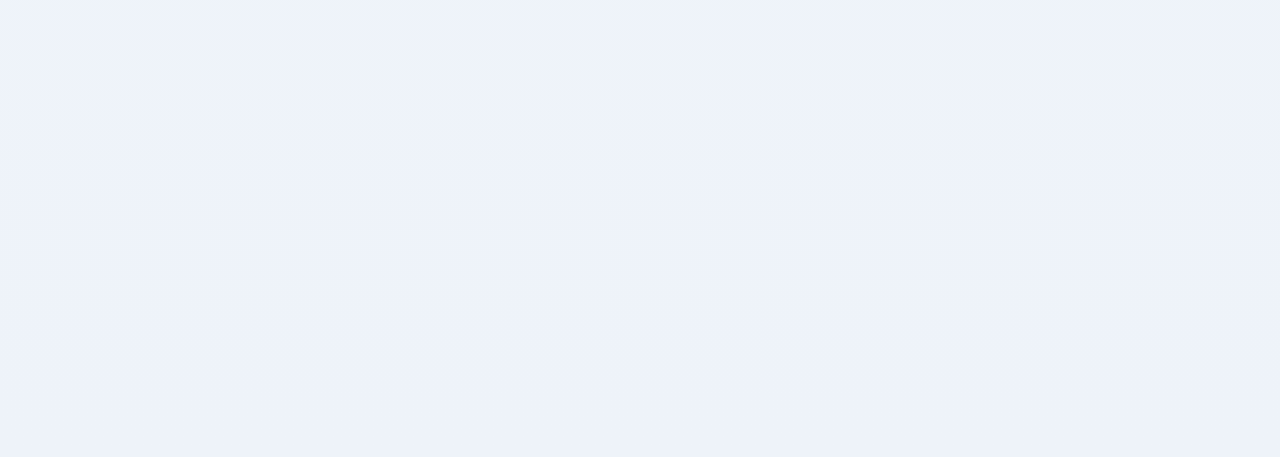
==== commit 2125ab30: "Add files via upload" ====
--- a/index.html
+++ b/index.html
@@ -122,7 +122,7 @@
               </div>
               <div class="story-column">
                 <h4>The solution</h4>
-                <p>Designed an anonymized operations cockpit combining volume, SLA, pick-up, AHT, forecast accuracy, short calls, and waiting time in one clean visual logic. The dashboard moved from raw reporting to guided performance management.</p>
+                <p>Designed an operations cockpit combining volume, SLA, pick-up, AHT, forecast accuracy, short calls, and waiting time in one clean visual logic. The dashboard moved from raw reporting to guided performance management.</p>
               </div>
             </div>
 
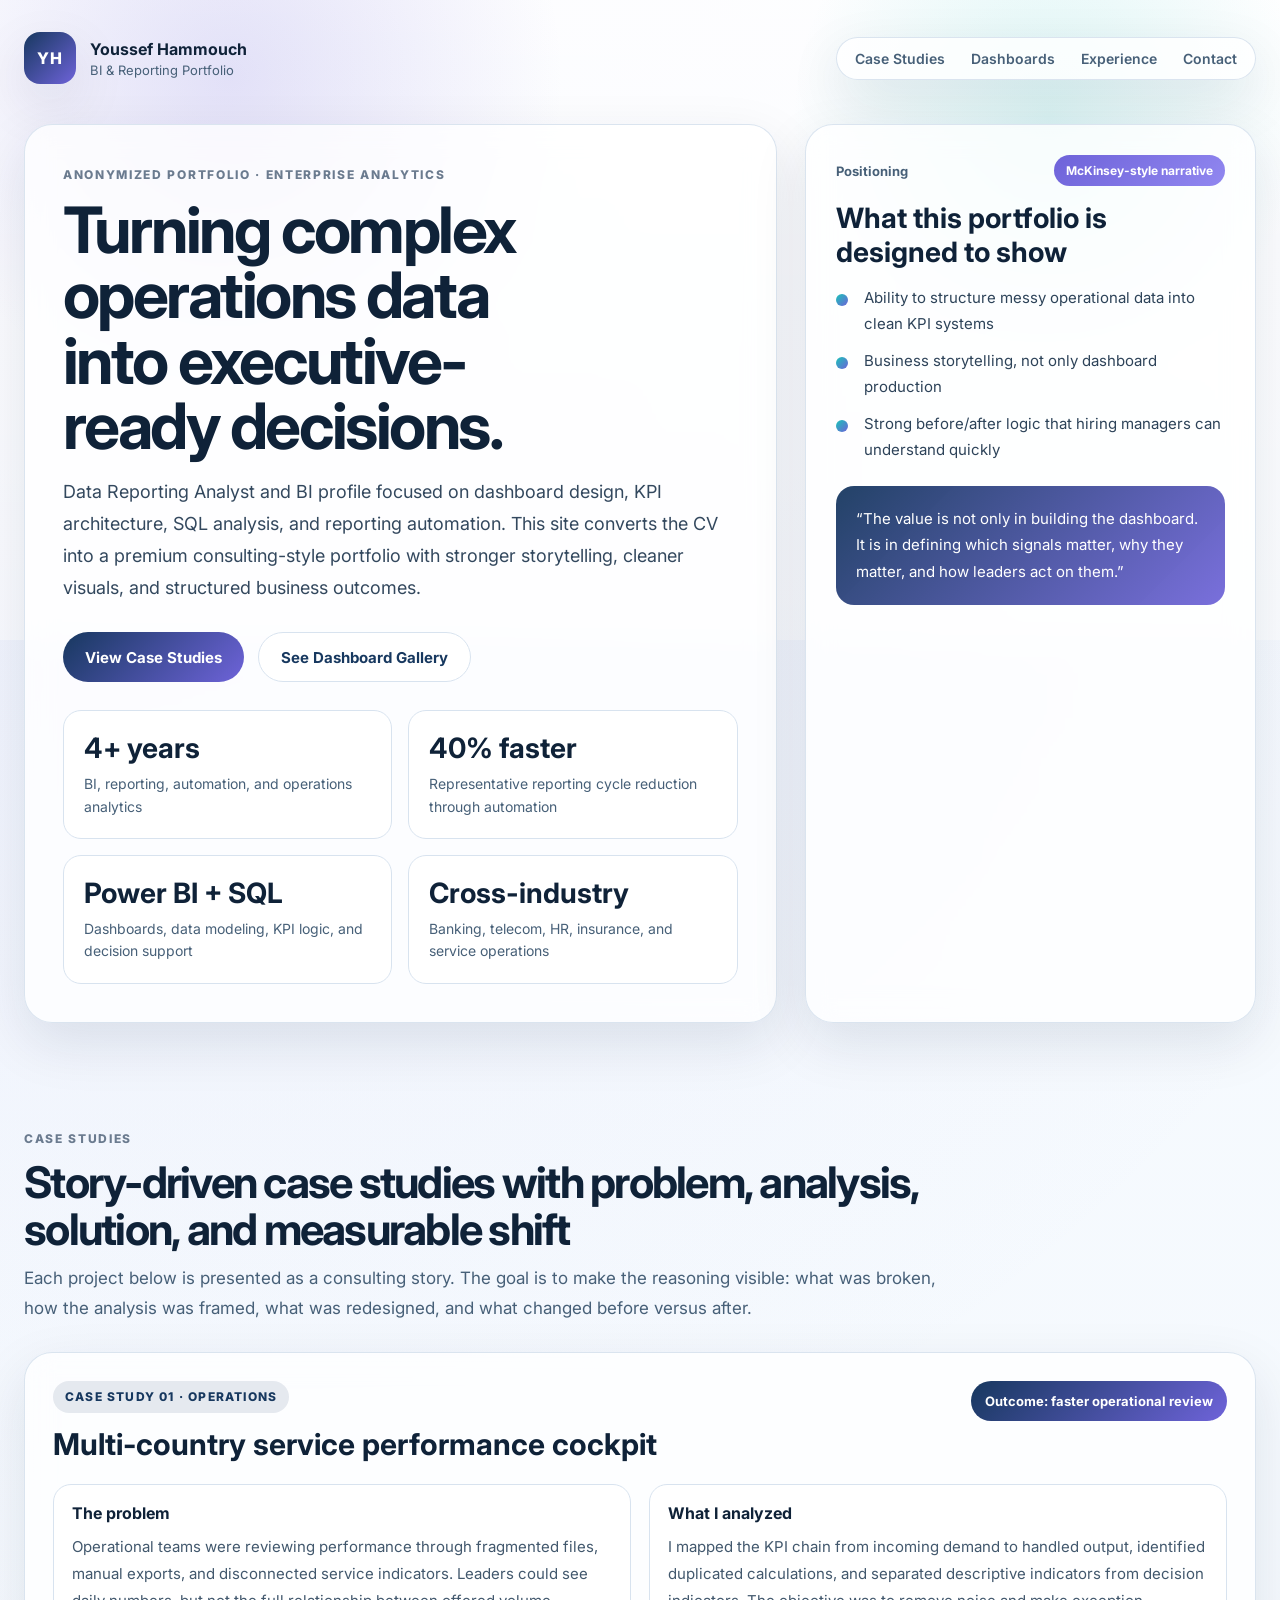
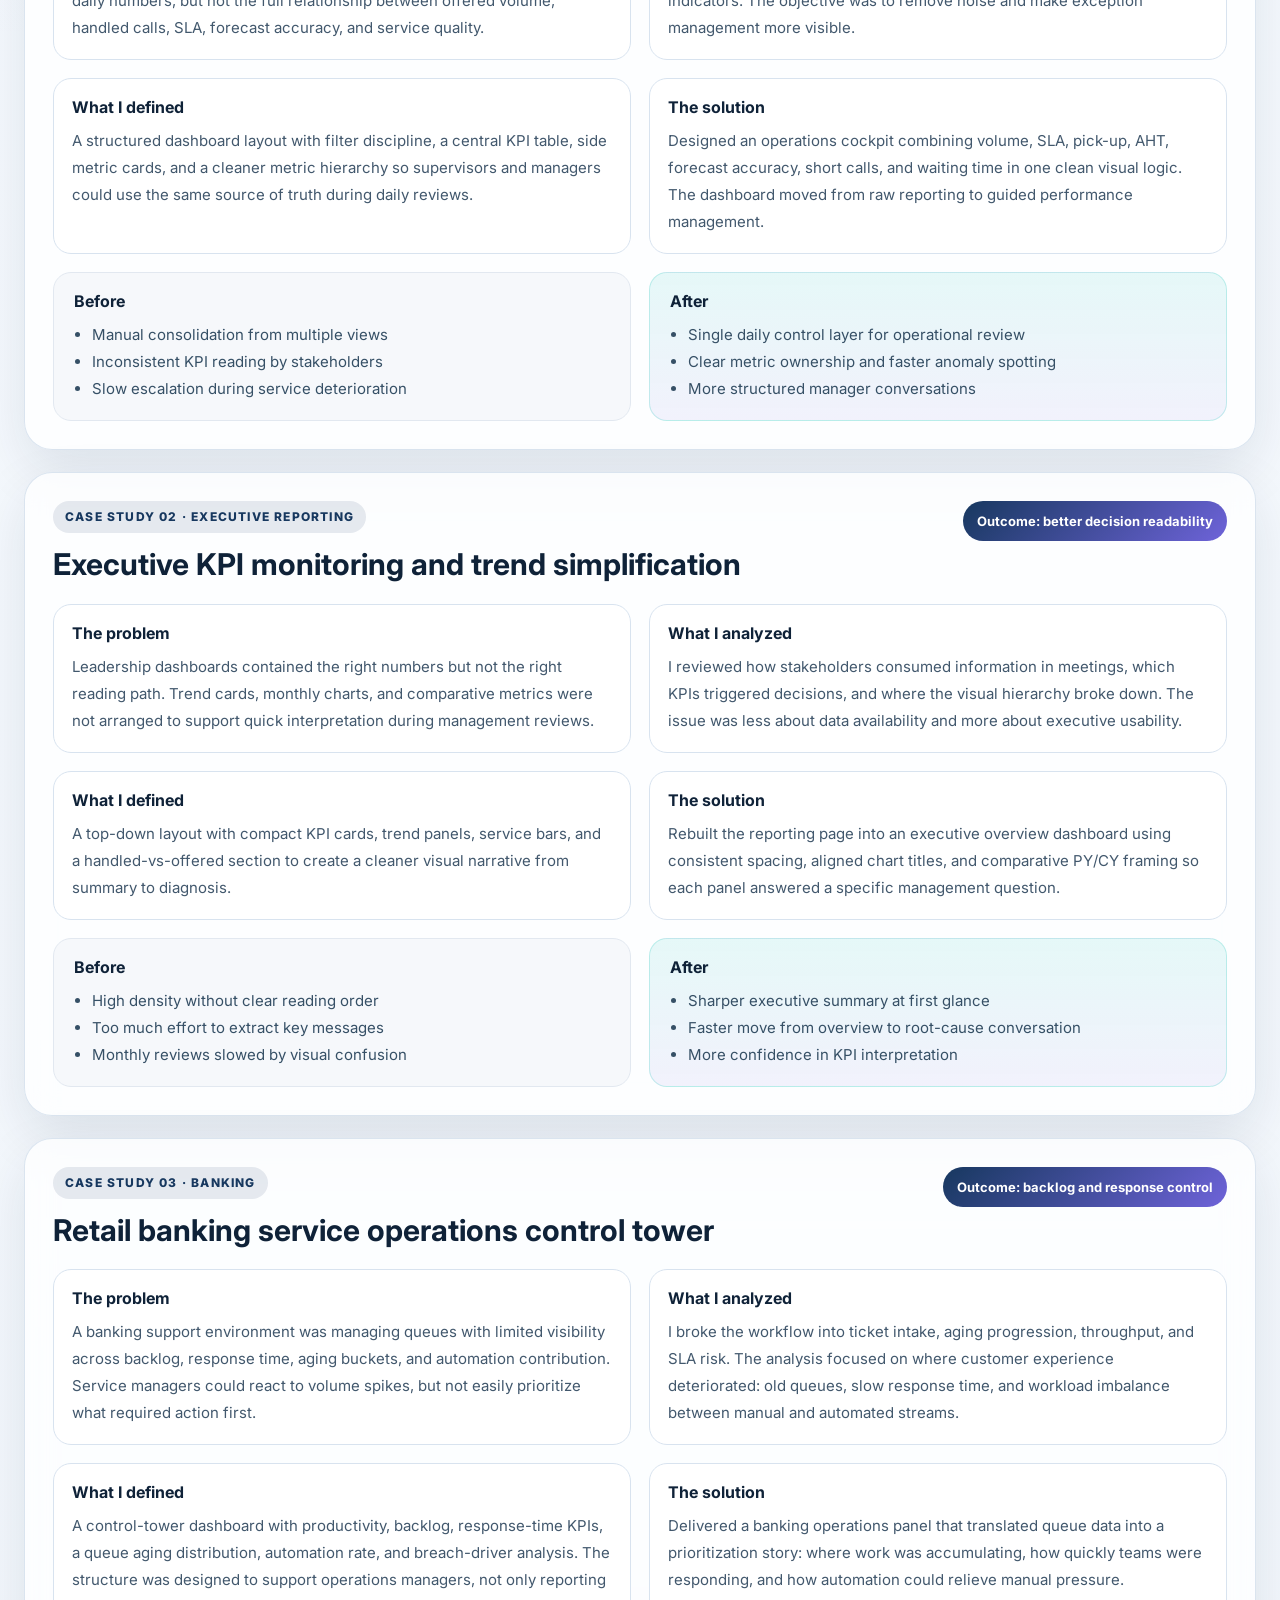
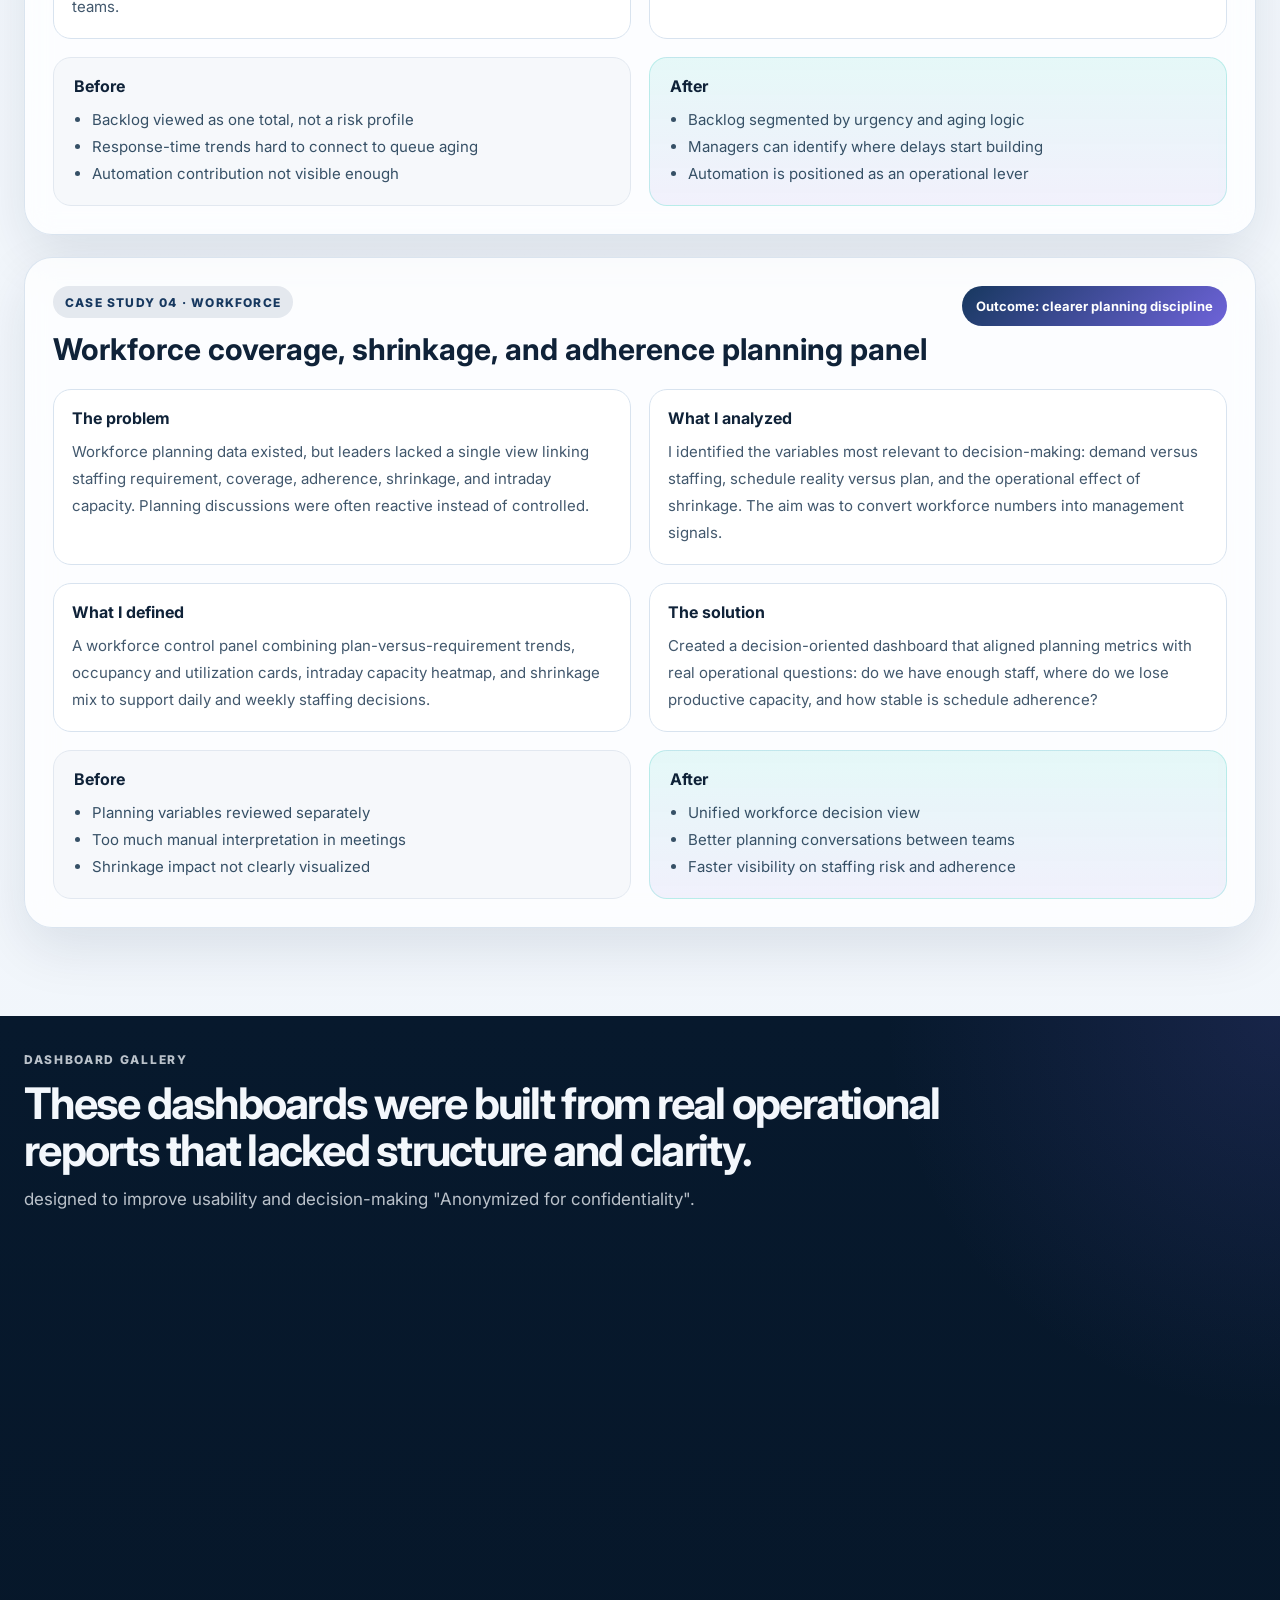
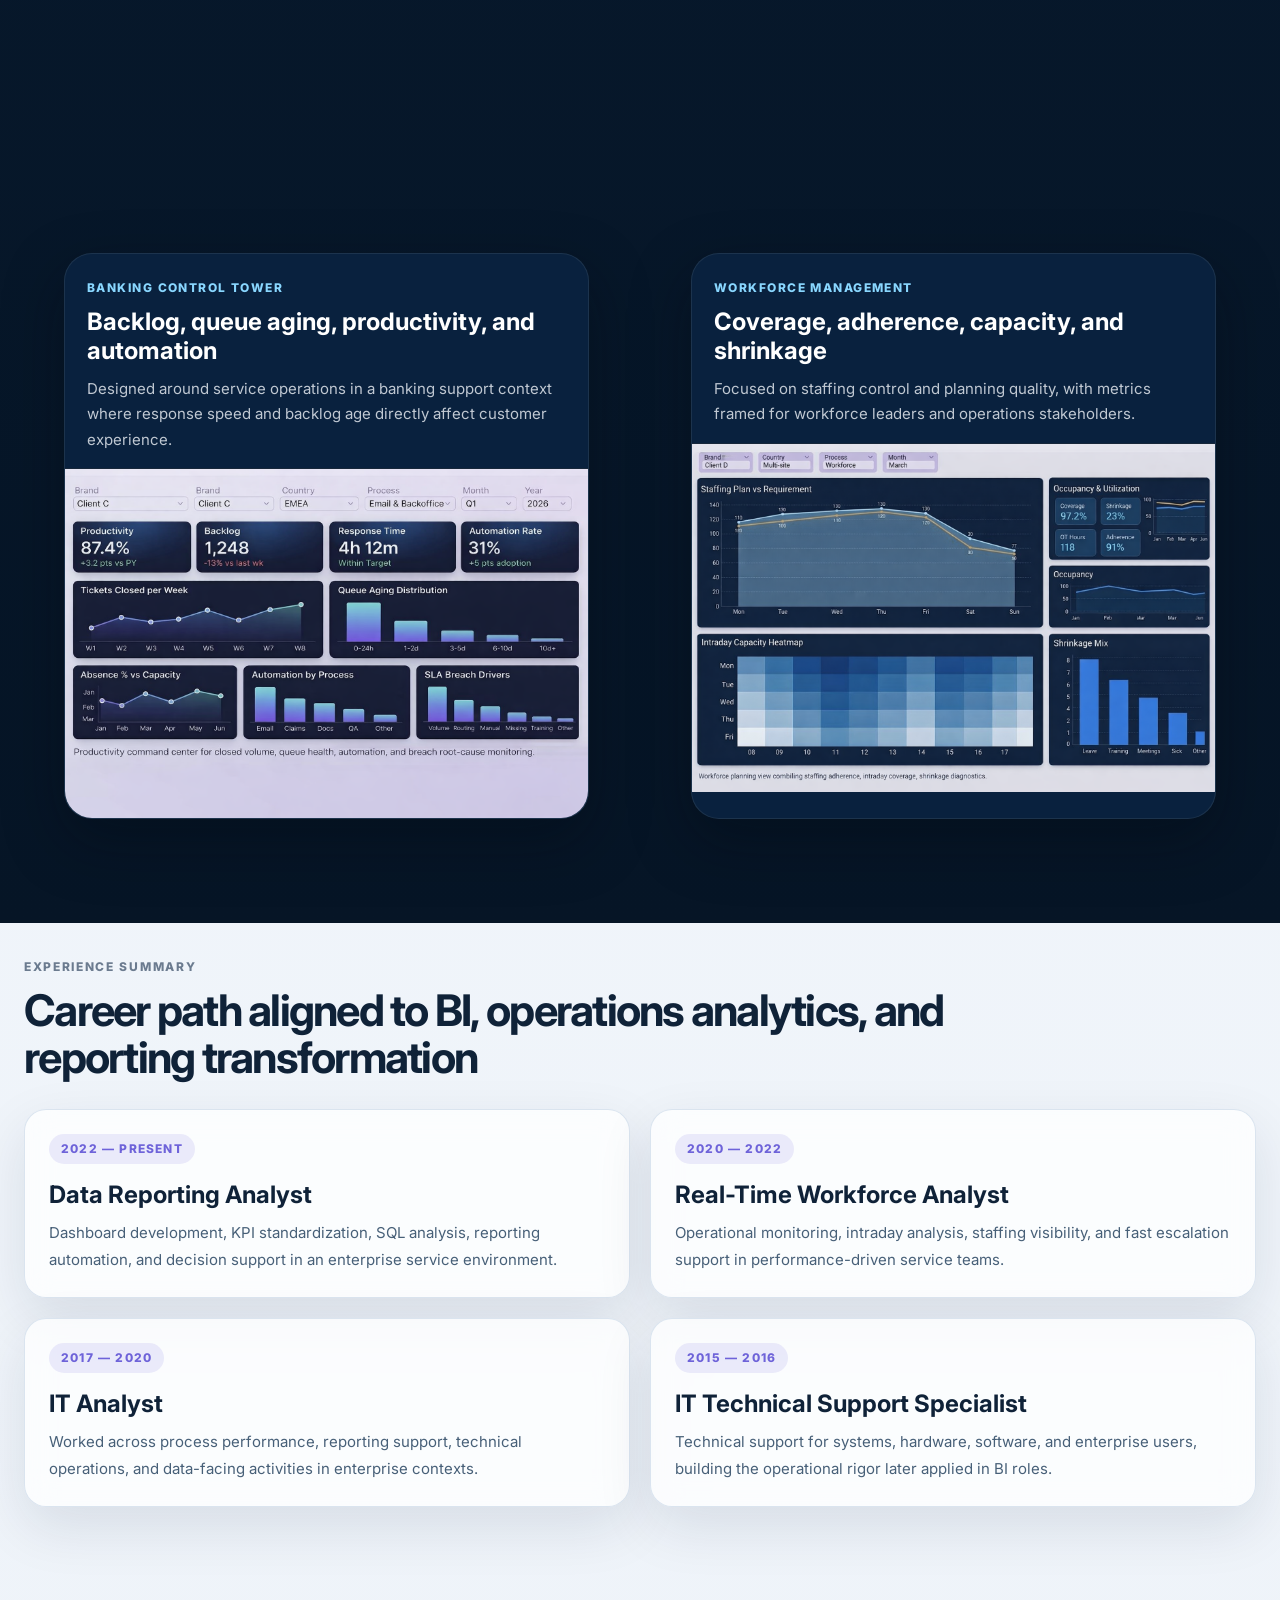
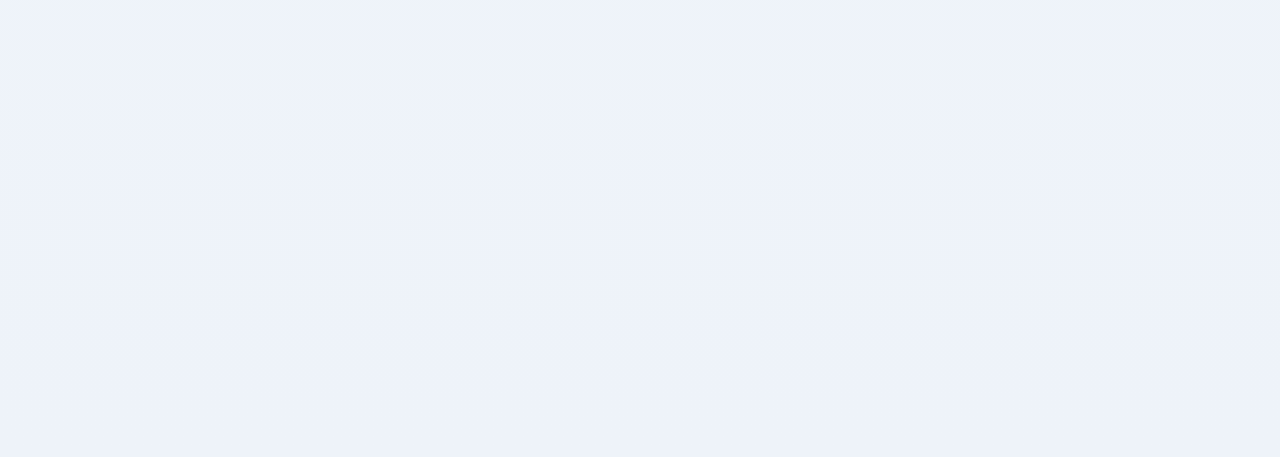
==== commit 82e53d2d: "Add files via upload" ====
--- a/index.html
+++ b/index.html
@@ -77,7 +77,6 @@
             <li>Ability to structure messy operational data into clean KPI systems</li>
             <li>Business storytelling, not only dashboard production</li>
             <li>Strong before/after logic that hiring managers can understand quickly</li>
-            <li>Anonymized enterprise visuals that look presentation-ready</li>
           </ul>
           <div class="quote-card">
             <p>“The value is not only in building the dashboard. It is in defining which signals matter, why they matter, and how leaders act on them.”</p>
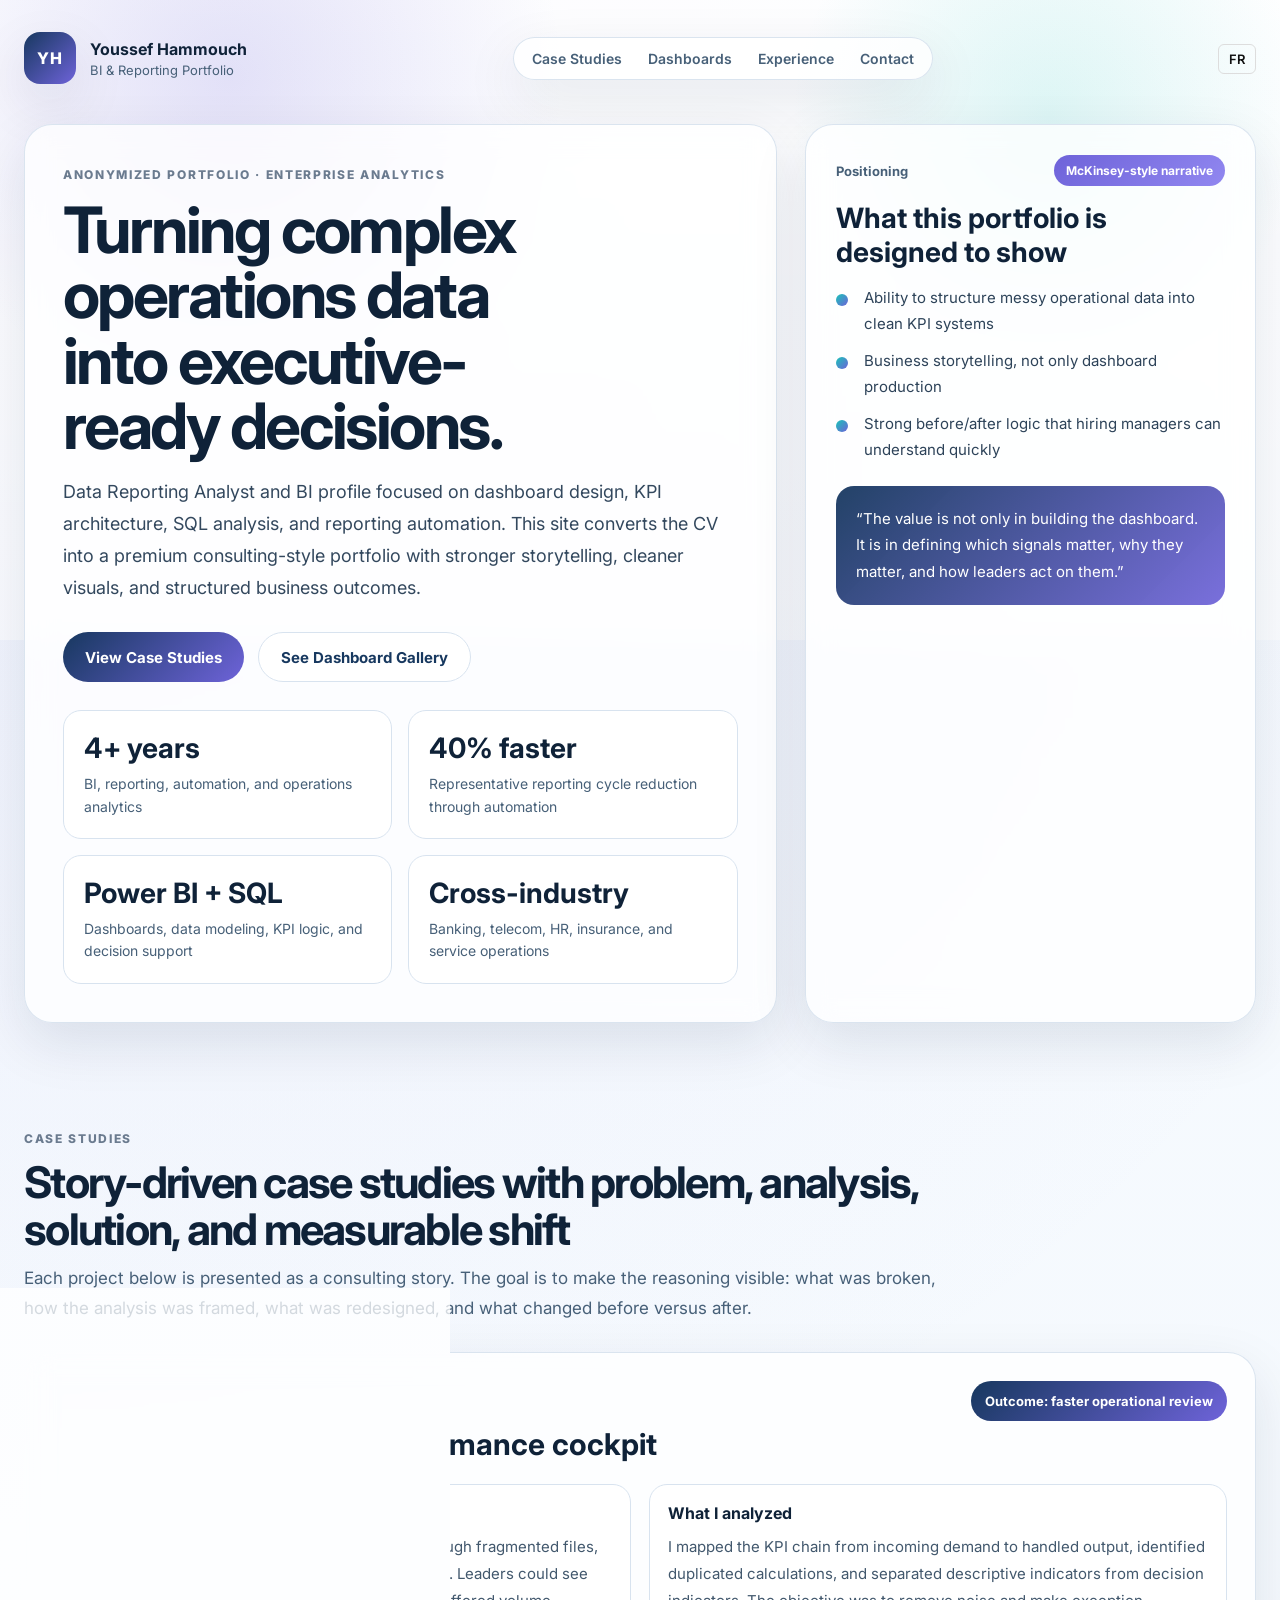
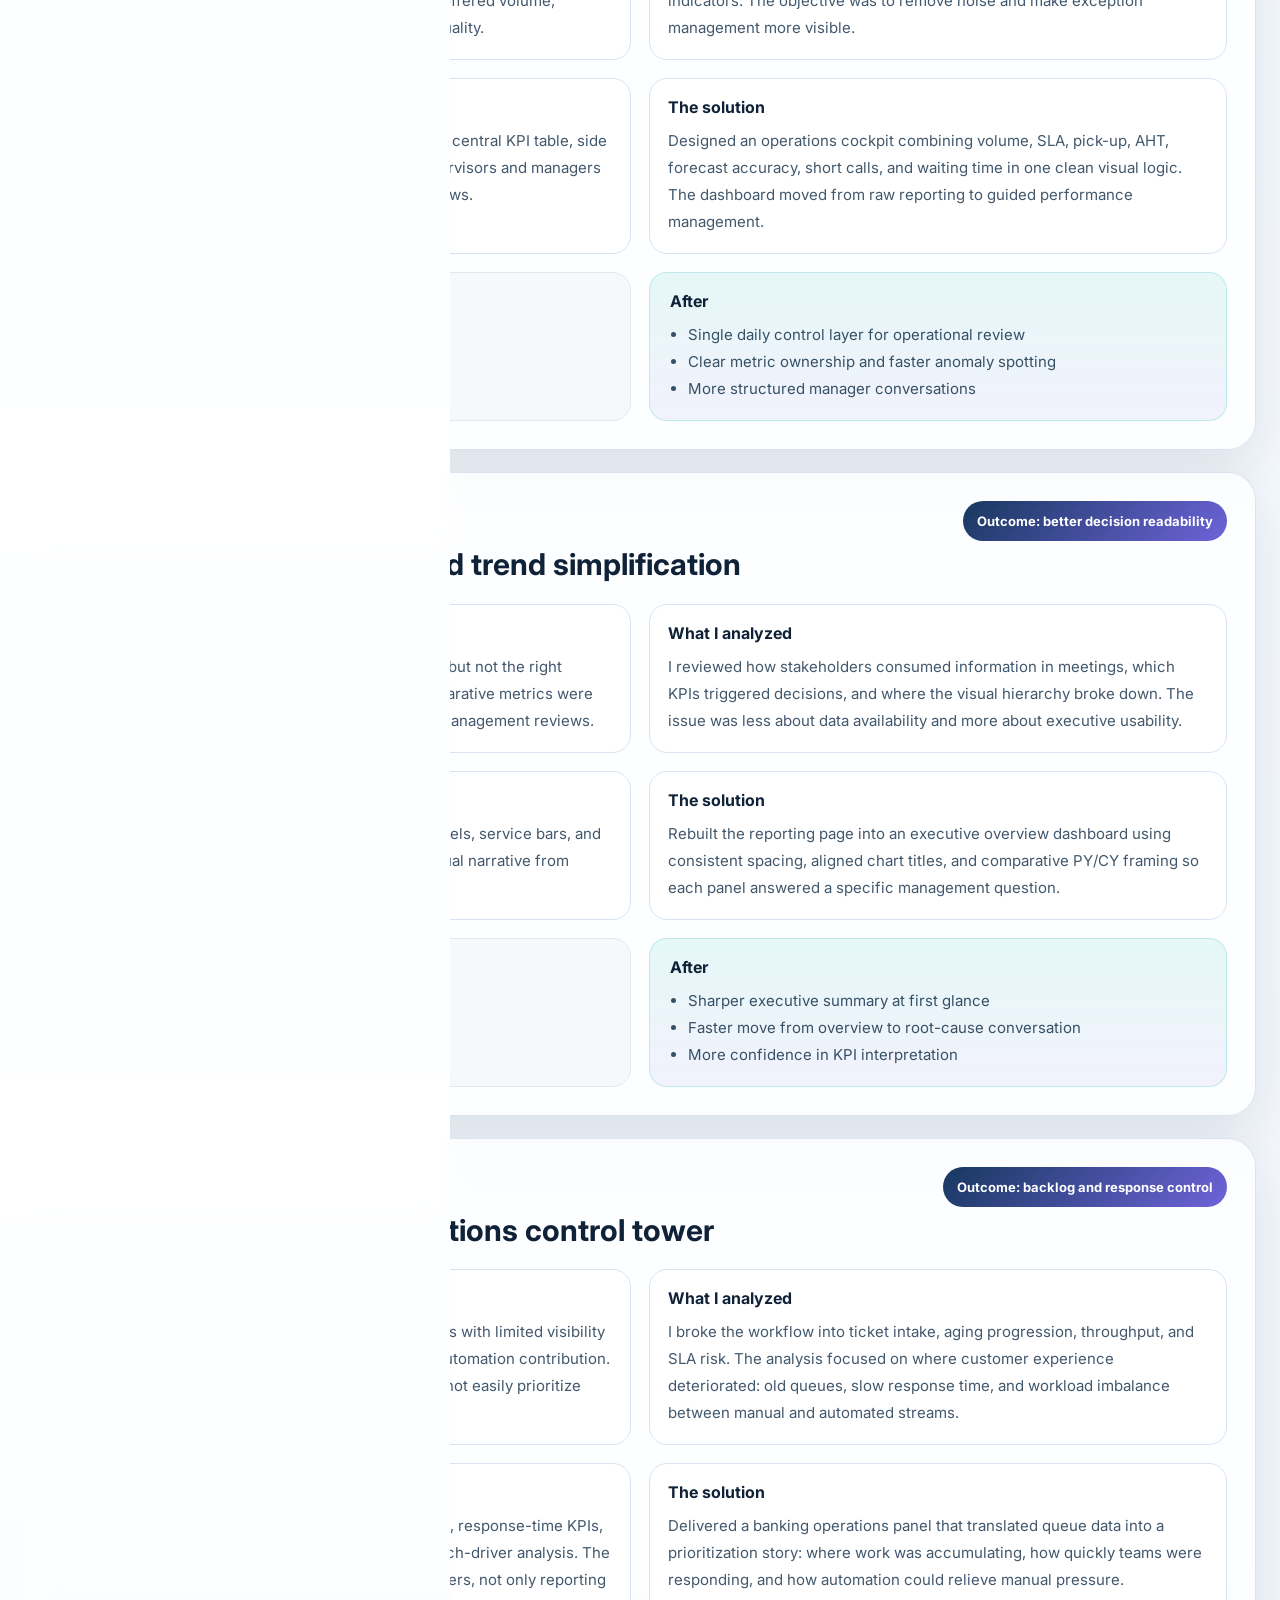
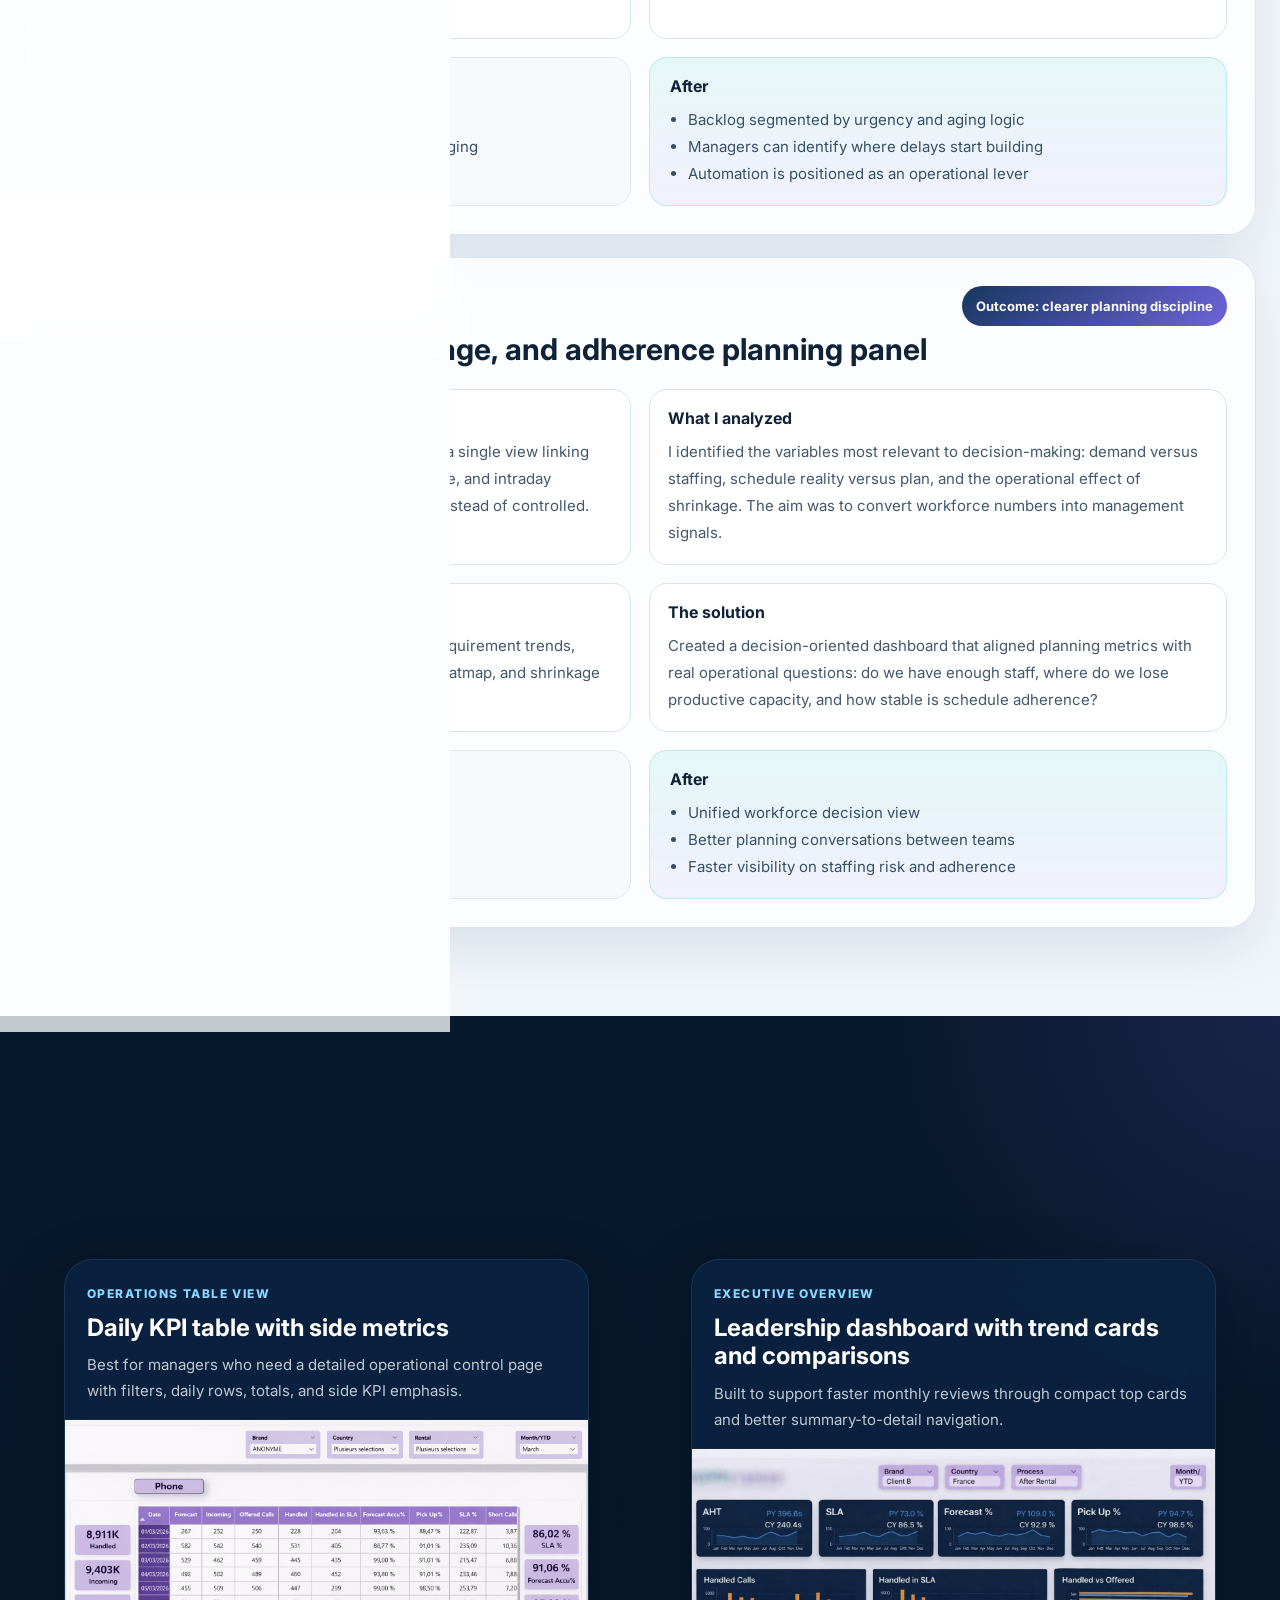
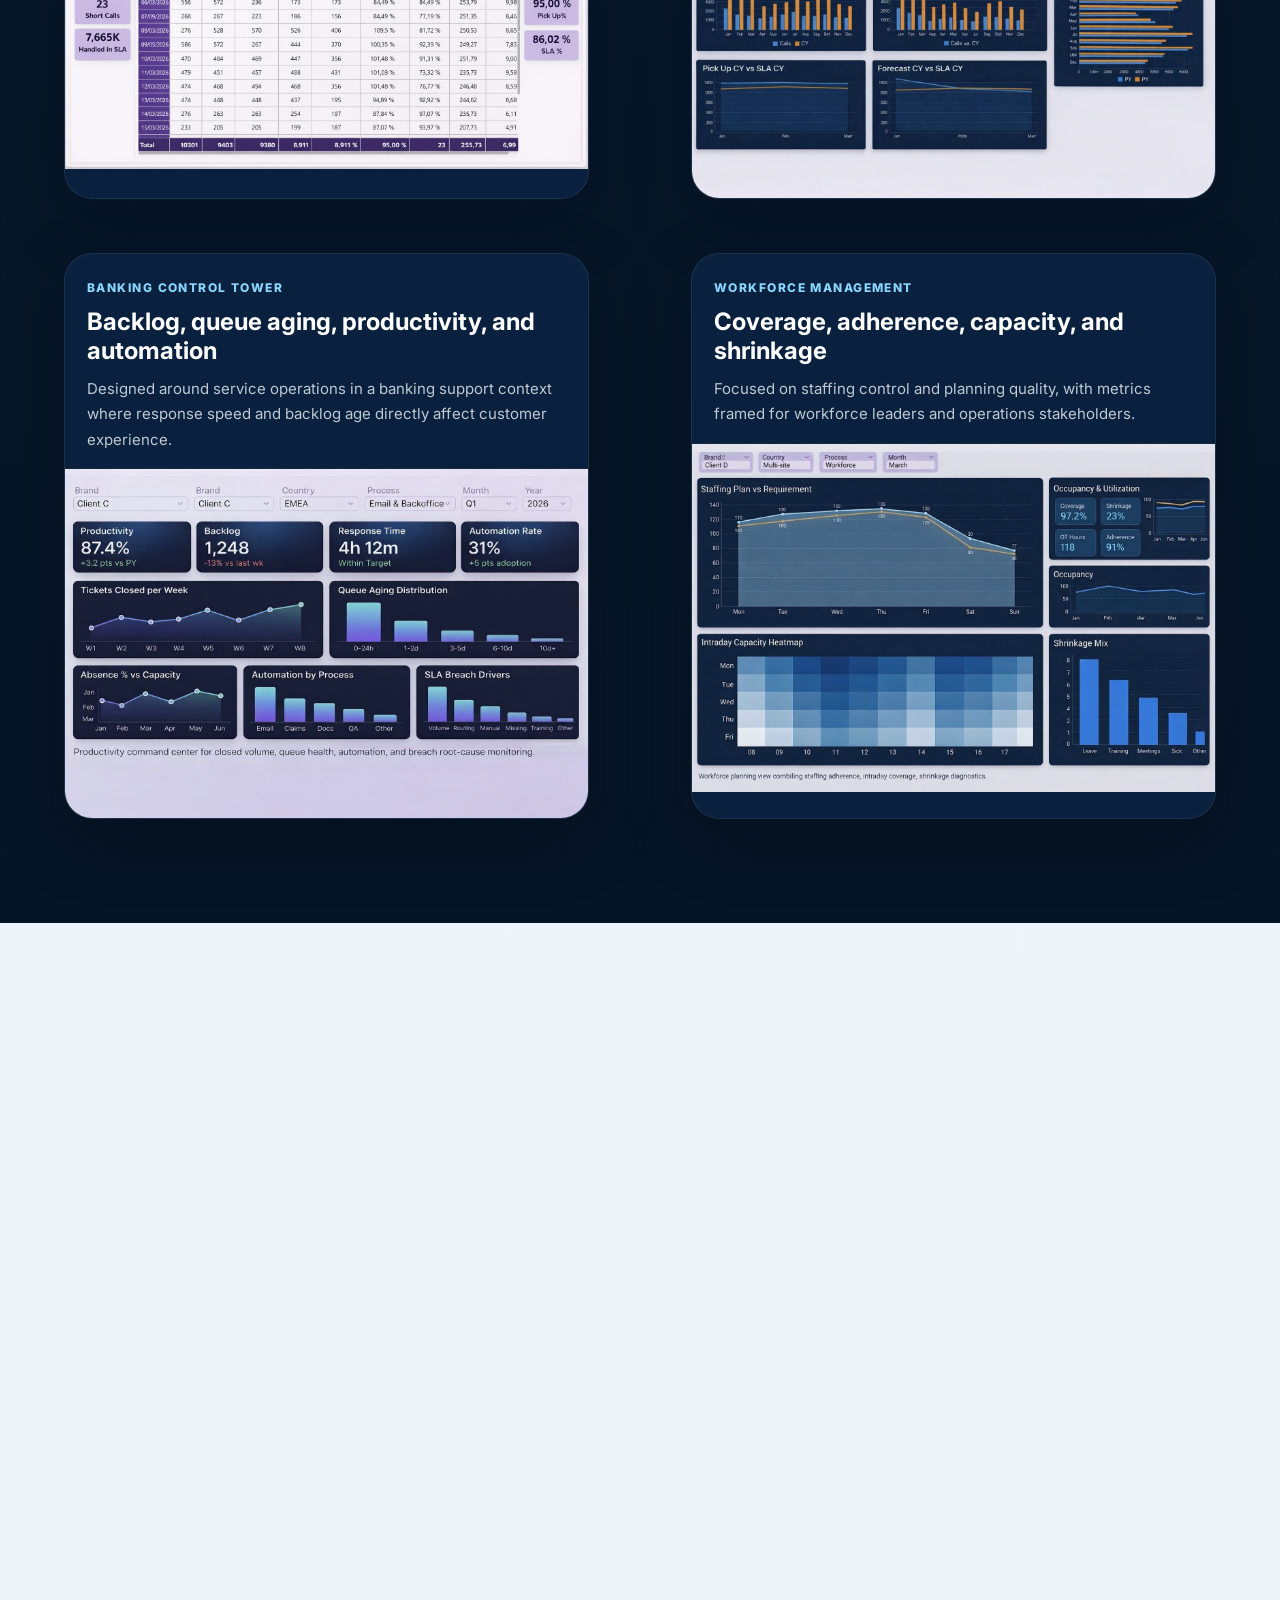
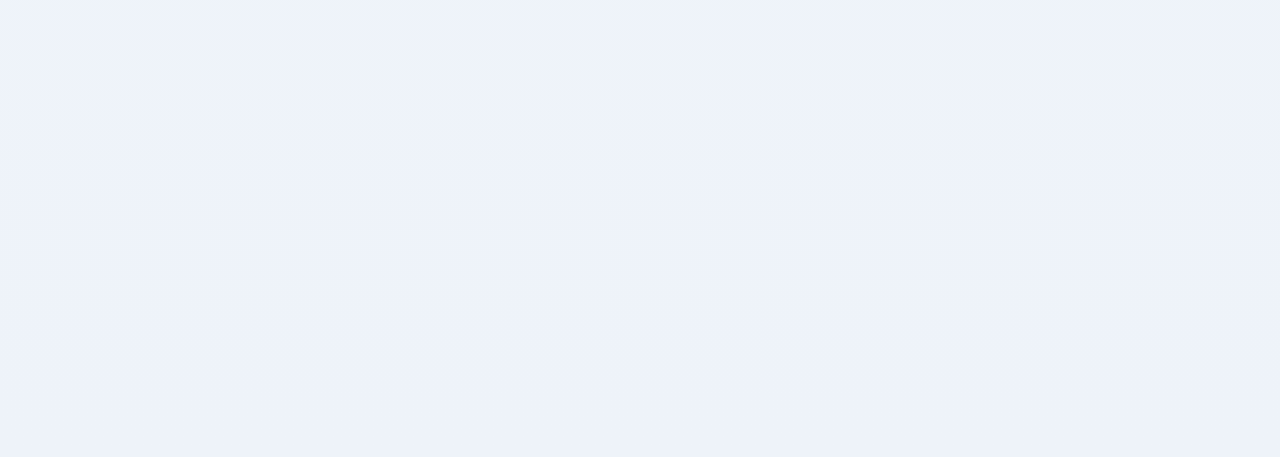
==== commit 5f54b2a6: "Add files via upload" ====
--- a/index.html
+++ b/index.html
@@ -30,6 +30,10 @@
           <a href="#experience">Experience</a>
           <a href="#contact">Contact</a>
         </div>
+
+        <div class="nav-actions">
+  <a href="./fr/index.html" class="lang-switch">FR</a>
+</div>
       </nav>
 
       <div class="container hero-grid">
--- a/styles.css
+++ b/styles.css
@@ -48,6 +48,26 @@
   padding: 22px 0 72px;
 }
 
+.nav-actions {
+  margin-left: 20px;
+}
+
+.lang-btn {
+  padding: 6px 12px;
+  border: 1px solid #E6ECE9;
+  border-radius: 20px;
+  font-size: 12px;
+  font-weight: 600;
+  text-decoration: none;
+  color: #0B0F0E;
+  transition: all 0.2s ease;
+}
+
+.lang-btn:hover {
+  background: #0B0F0E;
+  color: #fff;
+}
+
 .hero::before {
   content: "";
   position: absolute;
@@ -597,6 +617,31 @@
   transform: translateY(0);
 }
 
+.nav-actions {
+  
+  
+  align-items: center;
+}
+
+
+
+.lang-switch {
+  font-size: 13px;
+  font-weight: 600;
+  padding: 6px 10px;
+  border: 1px solid #ddd;
+  border-radius: 6px;
+  text-decoration: none;
+  color: #111;
+  transition: all 0.2s ease;
+}
+
+.lang-switch:hover {
+  background: #111;
+  color: #fff;
+  border-color: #111;
+}
+
 .delay-1 { transition-delay: 0.08s; }
 .delay-2 { transition-delay: 0.16s; }
 
@@ -663,6 +708,8 @@
   }
 }
 
+
+
 @media (max-width: 560px) {
   .hero {
     padding-bottom: 52px;
